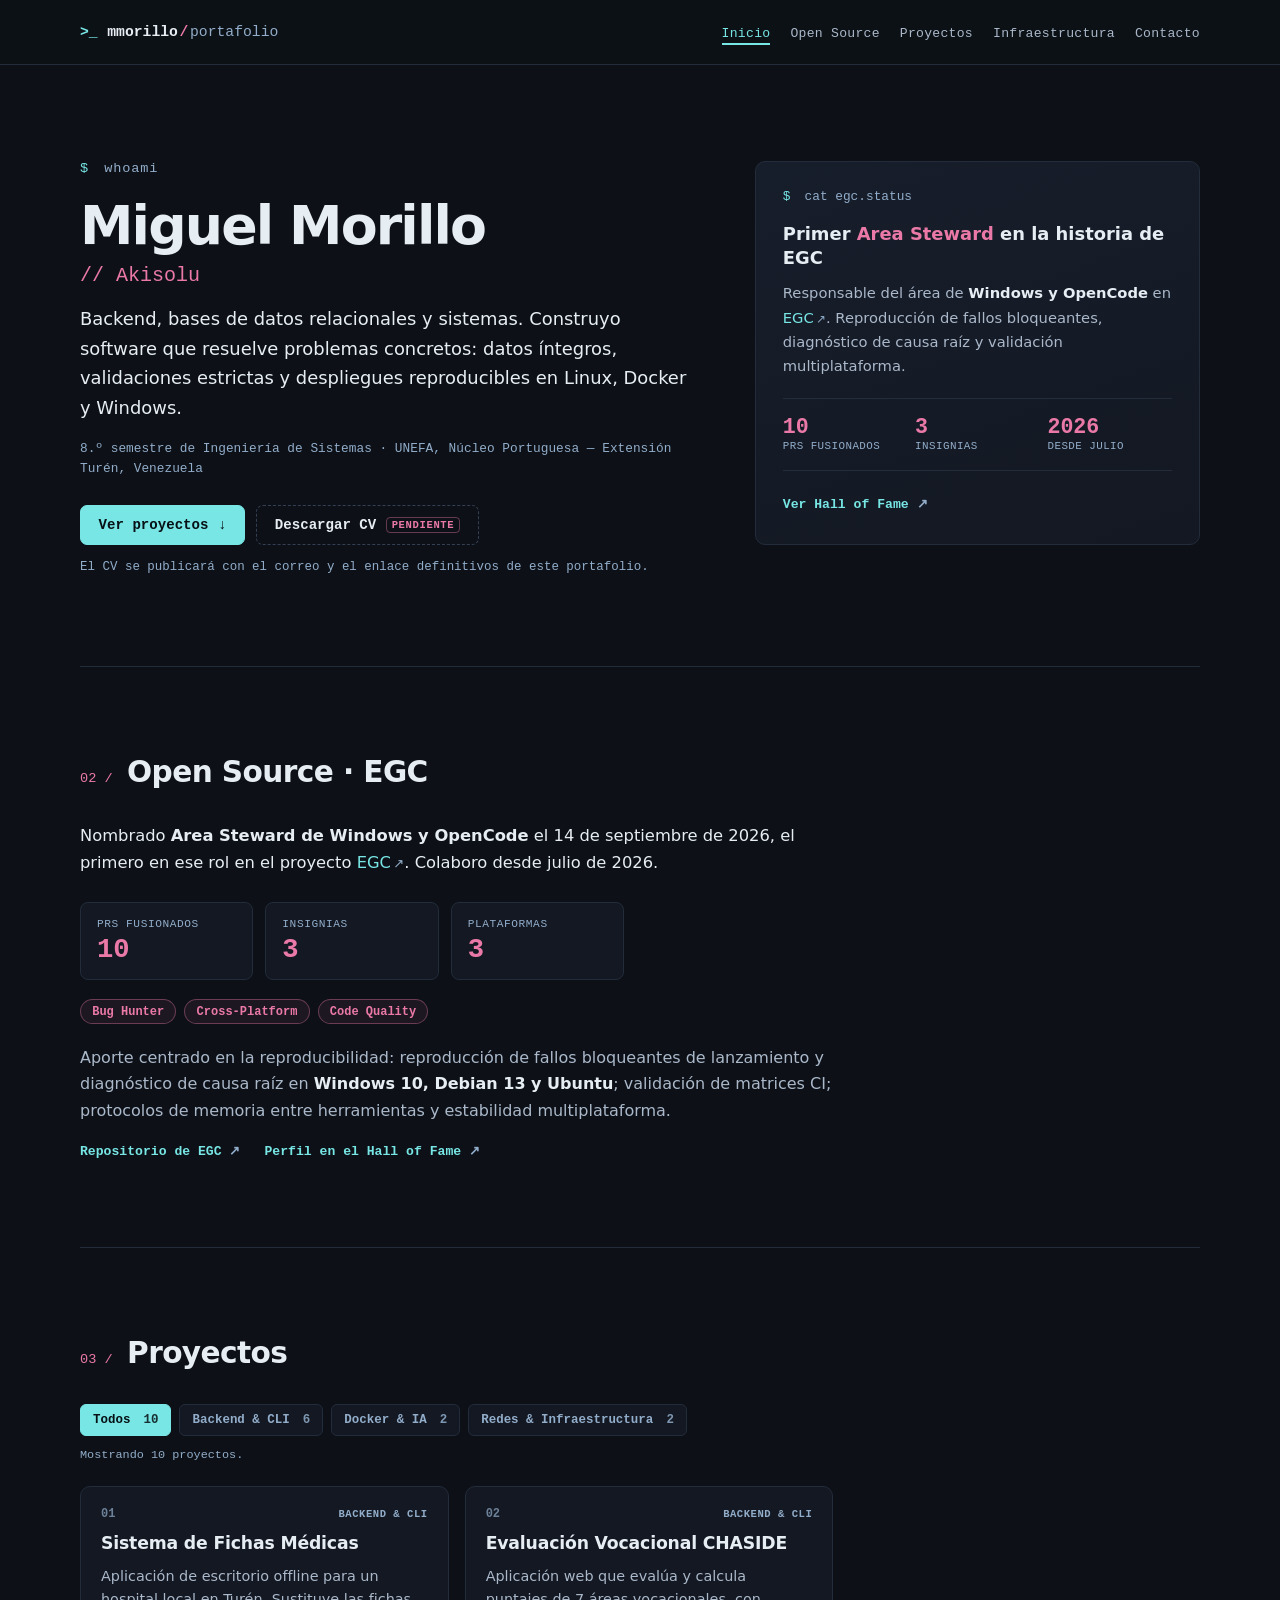
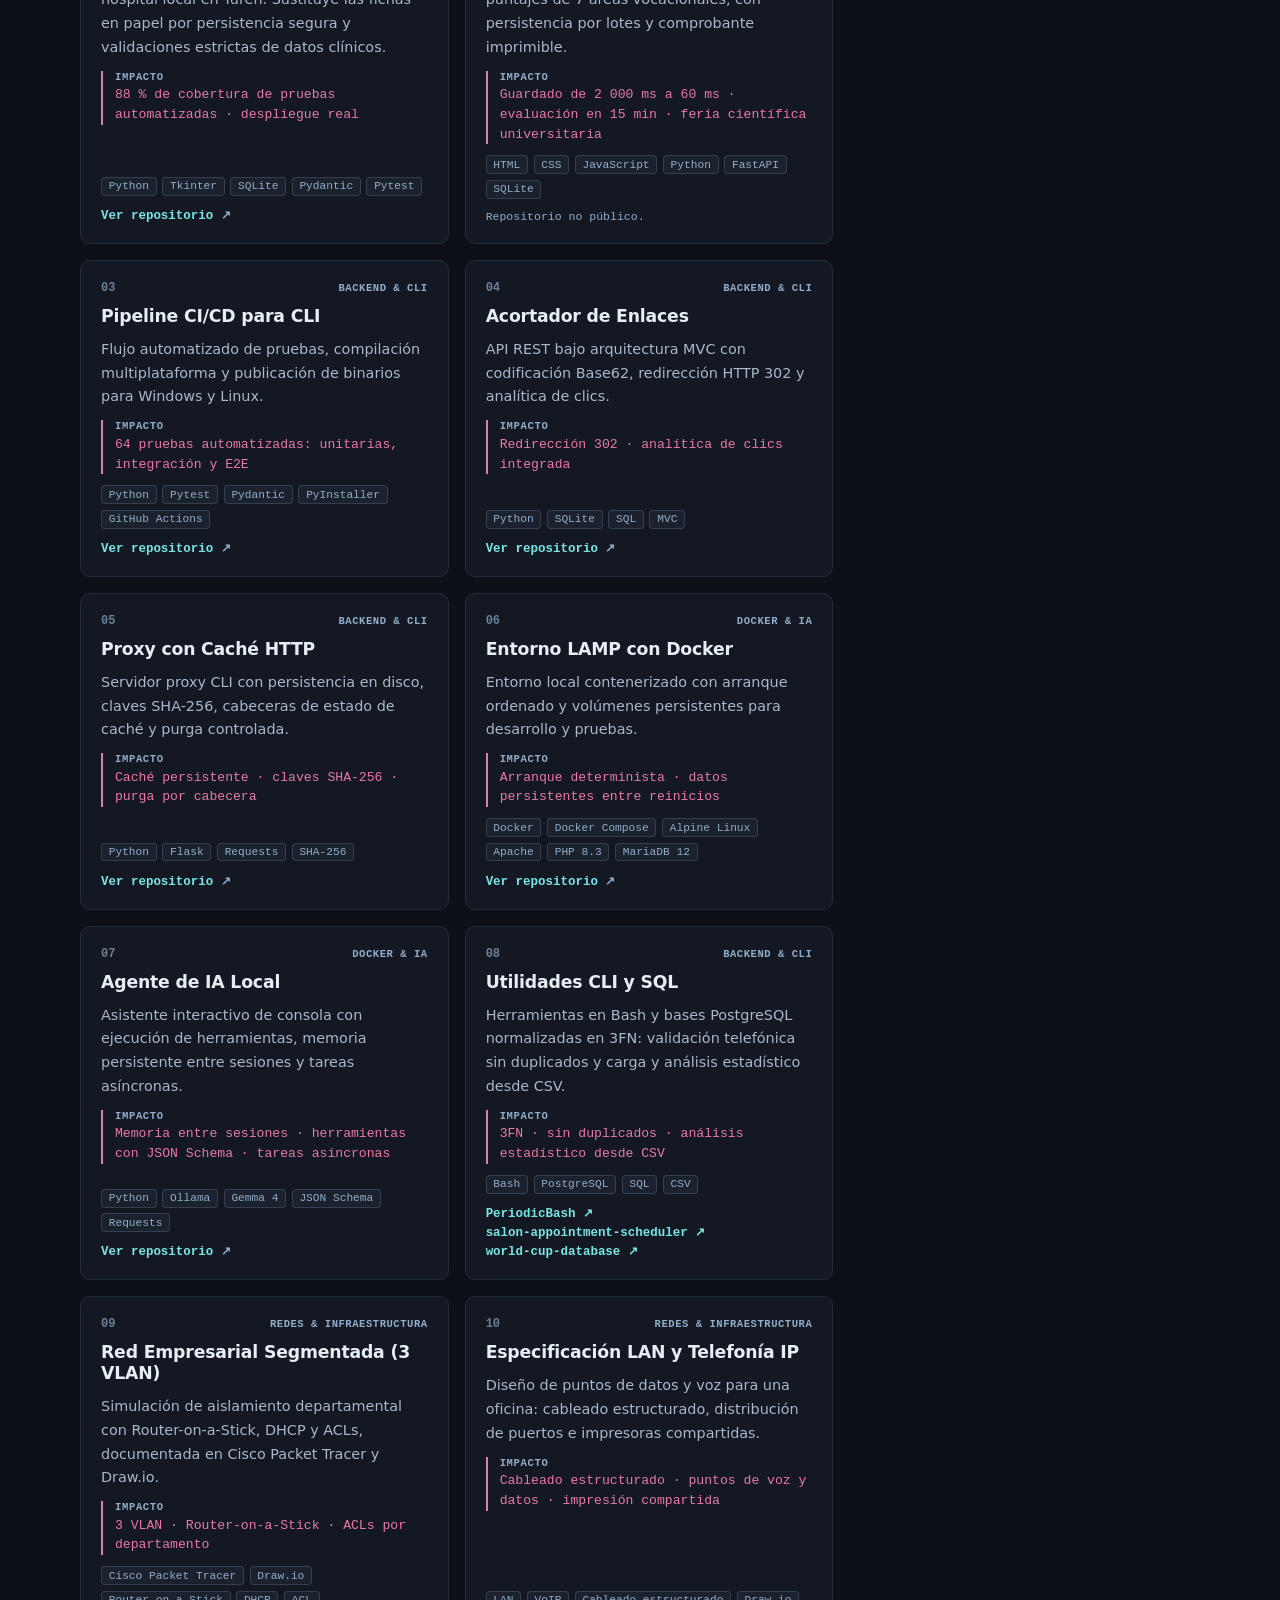
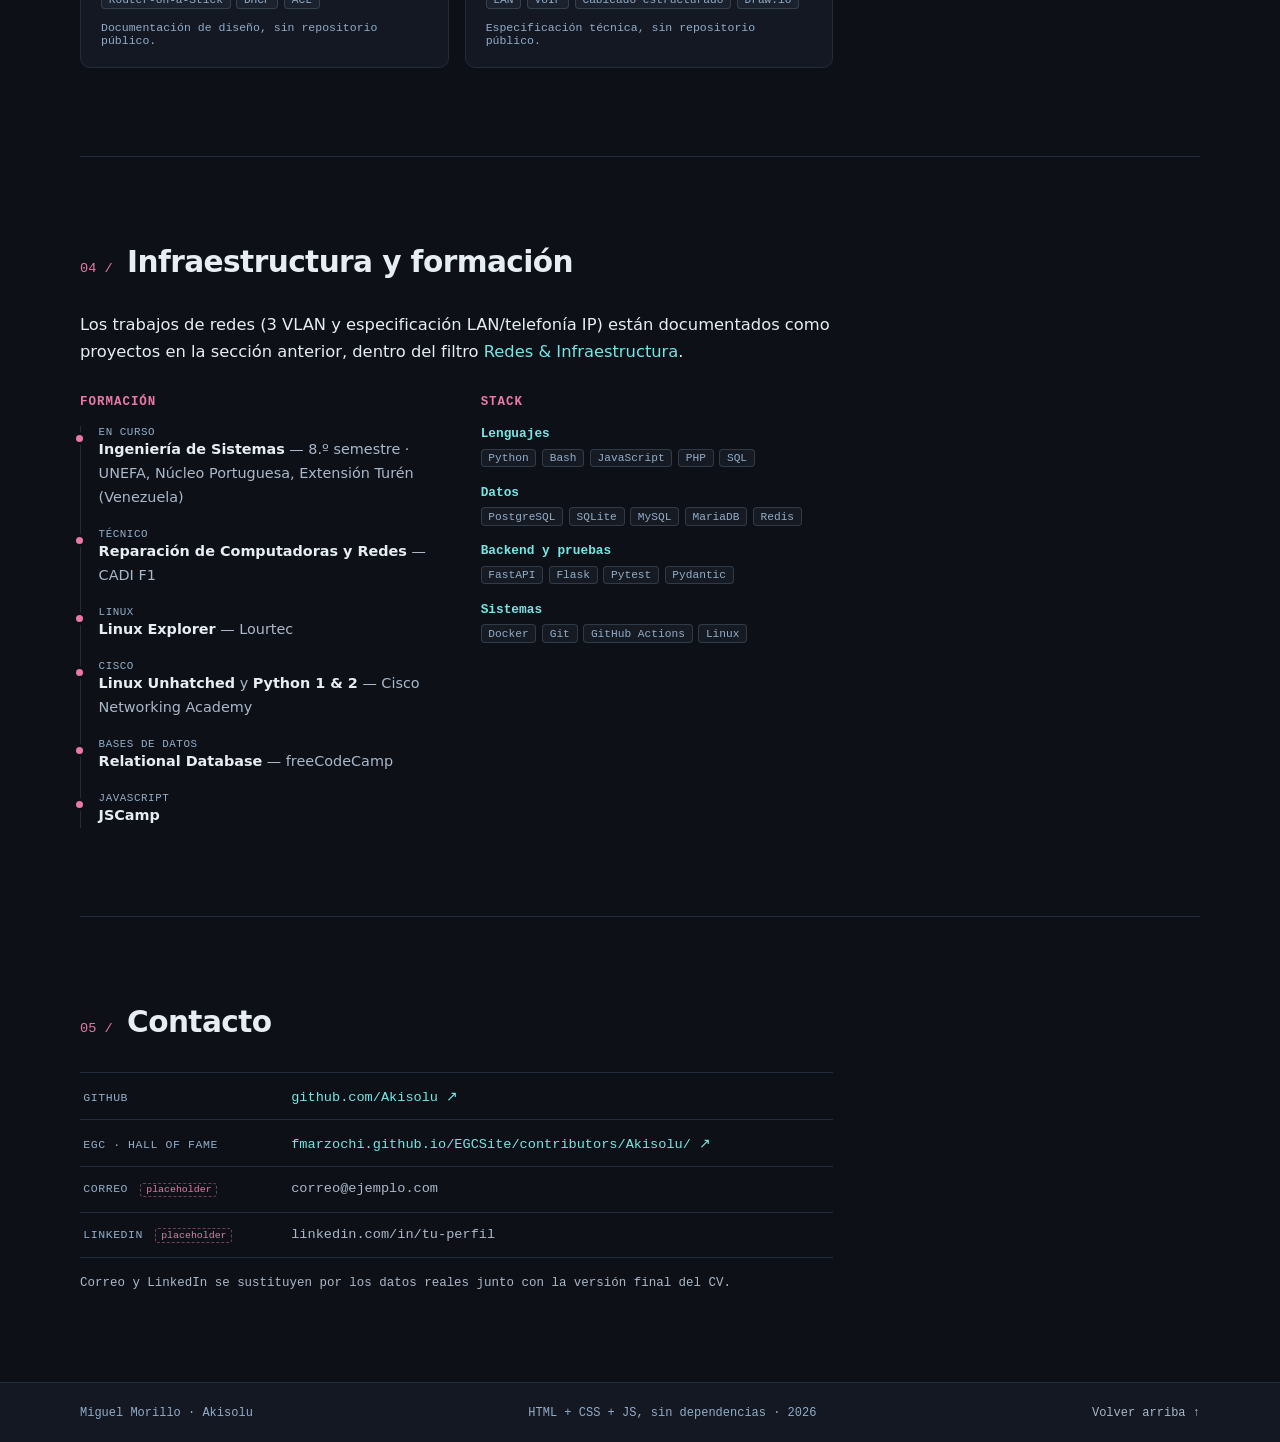
==== index.html @ fdd43945 "feat: accesibilidad, SEO y degradación progresiva del portafolio" ====
<!DOCTYPE html>
<html lang="es">
<head>
  <meta charset="utf-8">
  <script>document.documentElement.classList.add('js');</script>
  <meta name="viewport" content="width=device-width, initial-scale=1">
  <meta name="text-scale" content="scale">
  <meta name="color-scheme" content="dark">
  <meta name="theme-color" content="#0d1117">
  <title>Miguel Morillo — Backend, datos y sistemas | Akisolu</title>
  <meta name="description" content="Portafolio de Miguel Morillo (Akisolu): backend, bases de datos relacionales, automatización, Linux/Docker y estabilidad multiplataforma. Proyectos, EGC y formación.">
  <meta name="author" content="Miguel Morillo (Akisolu)">
  <meta name="robots" content="index, follow, max-snippet:-1, max-image-preview:large">
  <link rel="canonical" href="https://akisolu.github.io/portafolio/">
  <link rel="icon" type="image/svg+xml" href="favicon.svg">

  <!-- Open Graph -->
  <meta property="og:type" content="website">
  <meta property="og:locale" content="es_VE">
  <meta property="og:site_name" content="Miguel Morillo | Akisolu">
  <meta property="og:title" content="Miguel Morillo — Backend, datos y sistemas">
  <meta property="og:description" content="Backend, bases de datos relacionales, automatización y sistemas. Proyectos y contribuciones open source de Akisolu.">
  <meta property="og:url" content="https://akisolu.github.io/portafolio/">
  <meta property="og:image" content="https://akisolu.github.io/portafolio/assets/og-image.png">
  <meta property="og:image:type" content="image/png">
  <meta property="og:image:width" content="1200">
  <meta property="og:image:height" content="630">
  <meta property="og:image:alt" content="Miguel Morillo — Backend, datos y sistemas">

  <!-- Twitter / X -->
  <meta name="twitter:card" content="summary_large_image">
  <meta name="twitter:title" content="Miguel Morillo — Backend, datos y sistemas">
  <meta name="twitter:description" content="Backend, bases de datos relacionales, automatización y sistemas. Proyectos y contribuciones open source de Akisolu.">
  <meta name="twitter:image" content="https://akisolu.github.io/portafolio/assets/og-image.png">
  <meta name="twitter:image:alt" content="Miguel Morillo — Backend, datos y sistemas">

  <!-- Datos estructurados -->
  <script type="application/ld+json">
  {
    "@context": "https://schema.org",
    "@type": "Person",
    "name": "Miguel Morillo",
    "alternateName": "Akisolu",
    "url": "https://akisolu.github.io/portafolio/",
    "jobTitle": "Desarrollador backend y de sistemas",
    "description": "Estudiante de Ingeniería de Sistemas enfocado en backend, bases de datos relacionales, automatización, Linux/Docker y estabilidad multiplataforma.",
    "sameAs": [
      "https://github.com/Akisolu",
      "https://github.com/Fmarzochi/EGC",
      "https://fmarzochi.github.io/EGCSite/contributors/Akisolu/"
    ],
    "alumniOf": { "@type": "CollegeOrUniversity", "name": "UNEFA" },
    "knowsAbout": ["Python", "SQL", "Bash", "JavaScript", "PHP", "FastAPI", "Flask", "Pytest", "Docker", "Linux", "PostgreSQL", "SQLite"]
  }
  </script>

  <link rel="stylesheet" href="css/styles.css">
</head>
<body>
  <a class="skip-link" href="#hero-title">Saltar al contenido principal</a>

  <header class="site-header">
    <div class="wrap header-inner">
      <a class="brand" href="#inicio" aria-label="Miguel Morillo, volver al inicio">
        <span class="brand-mark" aria-hidden="true">&gt;_</span>
        <span class="brand-text">mmorillo<span class="brand-slash">/</span><span class="brand-dim">portafolio</span></span>
      </a>
      <nav class="site-nav" aria-label="Navegación principal">
        <ul>
          <li><a href="#inicio" aria-current="location">Inicio</a></li>
          <li><a href="#opensource">Open Source</a></li>
          <li><a href="#proyectos">Proyectos</a></li>
          <li><a href="#infraestructura">Infraestructura</a></li>
          <li><a href="#contacto">Contacto</a></li>
        </ul>
      </nav>
    </div>
  </header>

  <main id="contenido" class="wrap">

    <!-- 01 · Inicio -->
    <section id="inicio" class="section hero" aria-labelledby="hero-title" tabindex="-1">
      <div class="hero-main">
        <p class="eyebrow"><span class="prompt" aria-hidden="true">$</span> whoami</p>
        <h1 id="hero-title" tabindex="-1">Miguel Morillo<span class="handle">// Akisolu</span></h1>
        <p class="lead">Backend, bases de datos relacionales y sistemas. Construyo software que resuelve problemas concretos: datos íntegros, validaciones estrictas y despliegues reproducibles en Linux, Docker y Windows.</p>
        <p class="hero-meta">8.º semestre de Ingeniería de Sistemas · UNEFA, Núcleo Portuguesa — Extensión Turén, Venezuela</p>
        <div class="actions">
          <a class="btn btn-primary" href="#proyectos">Ver proyectos <span aria-hidden="true">↓</span></a>
          <!-- CV pendiente: sustituir href="#" por "assets/cv-miguel-morillo.pdf" cuando exista la versión final. -->
          <a class="btn btn-ghost btn-placeholder" href="#" data-placeholder aria-disabled="true" aria-describedby="cv-notice">Descargar CV <span class="btn-hint">pendiente</span></a>
        </div>
        <p id="cv-notice" class="notice">El CV se publicará con el correo y el enlace definitivos de este portafolio.</p>
      </div>

      <aside class="hero-card" aria-label="Resumen de la actividad en EGC">
        <p class="terminal-line"><span class="prompt" aria-hidden="true">$</span> cat egc.status</p>
        <p class="hero-card-title">Primer <span class="accent-pink">Area Steward</span> en la historia de EGC</p>
        <p class="hero-card-copy">Responsable del área de <strong>Windows y OpenCode</strong> en <a href="https://github.com/Fmarzochi/EGC" target="_blank" rel="noopener noreferrer">EGC<span class="ext" aria-hidden="true">↗</span></a>. Reproducción de fallos bloqueantes, diagnóstico de causa raíz y validación multiplataforma.</p>
        <div class="hero-card-stats">
          <div><strong>10</strong><span>PRs fusionados</span></div>
          <div><strong>3</strong><span>insignias</span></div>
          <div><strong>2026</strong><span>desde julio</span></div>
        </div>
        <a class="text-link" href="https://fmarzochi.github.io/EGCSite/contributors/Akisolu/" target="_blank" rel="noopener noreferrer">Ver Hall of Fame <span aria-hidden="true">↗</span></a>
      </aside>
    </section>

    <!-- 02 · Open Source -->
    <section id="opensource" class="section" aria-labelledby="opensource-title" tabindex="-1">
      <div class="section-head">
        <span class="section-index" aria-hidden="true">02 /</span>
        <h2 id="opensource-title">Open Source · EGC</h2>
      </div>
      <div class="section-body">
        <p class="lead-small">Nombrado <strong>Area Steward de Windows y OpenCode</strong> el <time datetime="2026-09-14">14 de septiembre de 2026</time>, el primero en ese rol en el proyecto <a href="https://github.com/Fmarzochi/EGC" target="_blank" rel="noopener noreferrer">EGC<span class="ext" aria-hidden="true">↗</span></a>. Colaboro desde <time datetime="2026-07">julio de 2026</time>.</p>

        <dl class="stats">
          <div class="stat">
            <dt>PRs fusionados</dt>
            <dd>10</dd>
          </div>
          <div class="stat">
            <dt>Insignias</dt>
            <dd>3</dd>
          </div>
          <div class="stat">
            <dt>Plataformas</dt>
            <dd>3</dd>
          </div>
        </dl>

        <ul class="badges" role="list">
          <li>Bug Hunter</li>
          <li>Cross-Platform</li>
          <li>Code Quality</li>
        </ul>

        <p>Aporte centrado en la reproducibilidad: reproducción de fallos bloqueantes de lanzamiento y diagnóstico de causa raíz en <strong>Windows 10, Debian 13 y Ubuntu</strong>; validación de matrices CI; protocolos de memoria entre herramientas y estabilidad multiplataforma.</p>

        <div class="inline-links">
          <a class="text-link" href="https://github.com/Fmarzochi/EGC" target="_blank" rel="noopener noreferrer">Repositorio de EGC <span aria-hidden="true">↗</span></a>
          <a class="text-link" href="https://fmarzochi.github.io/EGCSite/contributors/Akisolu/" target="_blank" rel="noopener noreferrer">Perfil en el Hall of Fame <span aria-hidden="true">↗</span></a>
        </div>
      </div>
    </section>

    <!-- 03 · Proyectos -->
    <section id="proyectos" class="section" aria-labelledby="proyectos-title" tabindex="-1">
      <div class="section-head">
        <span class="section-index" aria-hidden="true">03 /</span>
        <h2 id="proyectos-title">Proyectos</h2>
      </div>
      <div class="section-body">
        <fieldset class="filters">
          <legend class="sr-only">Filtrar proyectos por categoría</legend>
          <label class="filter is-active">
            <input type="radio" name="filtro" data-filter="todos" data-label="Todos" checked>
            <span>Todos <span class="filter-count">10</span></span>
          </label>
          <label class="filter">
            <input type="radio" name="filtro" data-filter="backend" data-label="Backend &amp; CLI">
            <span>Backend &amp; CLI <span class="filter-count">6</span></span>
          </label>
          <label class="filter">
            <input type="radio" name="filtro" data-filter="docker" data-label="Docker &amp; IA">
            <span>Docker &amp; IA <span class="filter-count">2</span></span>
          </label>
          <label class="filter">
            <input type="radio" name="filtro" data-filter="redes" data-label="Redes &amp; Infraestructura">
            <span>Redes &amp; Infraestructura <span class="filter-count">2</span></span>
          </label>
        </fieldset>
        <p id="filter-status" class="filter-status" role="status">Mostrando 10 proyectos.</p>

        <div class="projects-grid" id="projects-grid">

          <article class="project-card" data-category="backend">
            <div class="card-top"><span class="card-index" aria-hidden="true">01</span><span class="card-tag">Backend &amp; CLI</span></div>
            <h3>Sistema de Fichas Médicas</h3>
            <p class="card-desc">Aplicación de escritorio offline para un hospital local en Turén. Sustituye las fichas en papel por persistencia segura y validaciones estrictas de datos clínicos.</p>
            <p class="impact"><span class="impact-label">Impacto</span><span class="impact-value">88 % de cobertura de pruebas automatizadas · despliegue real</span></p>
            <ul class="stack" role="list"><li>Python</li><li>Tkinter</li><li>SQLite</li><li>Pydantic</li><li>Pytest</li></ul>
            <a class="repo-link" href="https://github.com/Akisolu/Proyecto-comunitario" target="_blank" rel="noopener noreferrer">Ver repositorio <span aria-hidden="true">↗</span></a>
          </article>

          <article class="project-card" data-category="backend">
            <div class="card-top"><span class="card-index" aria-hidden="true">02</span><span class="card-tag">Backend &amp; CLI</span></div>
            <h3>Evaluación Vocacional CHASIDE</h3>
            <p class="card-desc">Aplicación web que evalúa y calcula puntajes de 7 áreas vocacionales, con persistencia por lotes y comprobante imprimible.</p>
            <p class="impact"><span class="impact-label">Impacto</span><span class="impact-value">Guardado de 2 000 ms a 60 ms · evaluación en 15 min · feria científica universitaria</span></p>
            <ul class="stack" role="list"><li>HTML</li><li>CSS</li><li>JavaScript</li><li>Python</li><li>FastAPI</li><li>SQLite</li></ul>
            <p class="card-note">Repositorio no público.</p>
          </article>

          <article class="project-card" data-category="backend">
            <div class="card-top"><span class="card-index" aria-hidden="true">03</span><span class="card-tag">Backend &amp; CLI</span></div>
            <h3>Pipeline CI/CD para CLI</h3>
            <p class="card-desc">Flujo automatizado de pruebas, compilación multiplataforma y publicación de binarios para Windows y Linux.</p>
            <p class="impact"><span class="impact-label">Impacto</span><span class="impact-value">64 pruebas automatizadas: unitarias, integración y E2E</span></p>
            <ul class="stack" role="list"><li>Python</li><li>Pytest</li><li>Pydantic</li><li>PyInstaller</li><li>GitHub Actions</li></ul>
            <a class="repo-link" href="https://github.com/Akisolu/python-cli-ci-cd-showcase" target="_blank" rel="noopener noreferrer">Ver repositorio <span aria-hidden="true">↗</span></a>
          </article>

          <article class="project-card" data-category="backend">
            <div class="card-top"><span class="card-index" aria-hidden="true">04</span><span class="card-tag">Backend &amp; CLI</span></div>
            <h3>Acortador de Enlaces</h3>
            <p class="card-desc">API REST bajo arquitectura MVC con codificación Base62, redirección HTTP 302 y analítica de clics.</p>
            <p class="impact"><span class="impact-label">Impacto</span><span class="impact-value">Redirección 302 · analítica de clics integrada</span></p>
            <ul class="stack" role="list"><li>Python</li><li>SQLite</li><li>SQL</li><li>MVC</li></ul>
            <a class="repo-link" href="https://github.com/Akisolu/URL-Shortening-Service" target="_blank" rel="noopener noreferrer">Ver repositorio <span aria-hidden="true">↗</span></a>
          </article>

          <article class="project-card" data-category="backend">
            <div class="card-top"><span class="card-index" aria-hidden="true">05</span><span class="card-tag">Backend &amp; CLI</span></div>
            <h3>Proxy con Caché HTTP</h3>
            <p class="card-desc">Servidor proxy CLI con persistencia en disco, claves SHA-256, cabeceras de estado de caché y purga controlada.</p>
            <p class="impact"><span class="impact-label">Impacto</span><span class="impact-value">Caché persistente · claves SHA-256 · purga por cabecera</span></p>
            <ul class="stack" role="list"><li>Python</li><li>Flask</li><li>Requests</li><li>SHA-256</li></ul>
            <a class="repo-link" href="https://github.com/Akisolu/proxy-cache" target="_blank" rel="noopener noreferrer">Ver repositorio <span aria-hidden="true">↗</span></a>
          </article>

          <article class="project-card" data-category="docker">
            <div class="card-top"><span class="card-index" aria-hidden="true">06</span><span class="card-tag">Docker &amp; IA</span></div>
            <h3>Entorno LAMP con Docker</h3>
            <p class="card-desc">Entorno local contenerizado con arranque ordenado y volúmenes persistentes para desarrollo y pruebas.</p>
            <p class="impact"><span class="impact-label">Impacto</span><span class="impact-value">Arranque determinista · datos persistentes entre reinicios</span></p>
            <ul class="stack" role="list"><li>Docker</li><li>Docker Compose</li><li>Alpine Linux</li><li>Apache</li><li>PHP 8.3</li><li>MariaDB 12</li></ul>
            <a class="repo-link" href="https://github.com/Akisolu/lamp-docker" target="_blank" rel="noopener noreferrer">Ver repositorio <span aria-hidden="true">↗</span></a>
          </article>

          <article class="project-card" data-category="docker">
            <div class="card-top"><span class="card-index" aria-hidden="true">07</span><span class="card-tag">Docker &amp; IA</span></div>
            <h3>Agente de IA Local</h3>
            <p class="card-desc">Asistente interactivo de consola con ejecución de herramientas, memoria persistente entre sesiones y tareas asíncronas.</p>
            <p class="impact"><span class="impact-label">Impacto</span><span class="impact-value">Memoria entre sesiones · herramientas con JSON Schema · tareas asíncronas</span></p>
            <ul class="stack" role="list"><li>Python</li><li>Ollama</li><li>Gemma 4</li><li>JSON Schema</li><li>Requests</li></ul>
            <a class="repo-link" href="https://github.com/Akisolu/AI-agent-with-gemma4" target="_blank" rel="noopener noreferrer">Ver repositorio <span aria-hidden="true">↗</span></a>
          </article>

          <article class="project-card" data-category="backend">
            <div class="card-top"><span class="card-index" aria-hidden="true">08</span><span class="card-tag">Backend &amp; CLI</span></div>
            <h3>Utilidades CLI y SQL</h3>
            <p class="card-desc">Herramientas en Bash y bases PostgreSQL normalizadas en 3FN: validación telefónica sin duplicados y carga y análisis estadístico desde CSV.</p>
            <p class="impact"><span class="impact-label">Impacto</span><span class="impact-value">3FN · sin duplicados · análisis estadístico desde CSV</span></p>
            <ul class="stack" role="list"><li>Bash</li><li>PostgreSQL</li><li>SQL</li><li>CSV</li></ul>
            <p class="repo-links-multiple">
              <a href="https://github.com/Akisolu/PeriodicBash" target="_blank" rel="noopener noreferrer">PeriodicBash <span aria-hidden="true">↗</span></a>
              <a href="https://github.com/Akisolu/salon-appointment-scheduler" target="_blank" rel="noopener noreferrer">salon-appointment-scheduler <span aria-hidden="true">↗</span></a>
              <a href="https://github.com/Akisolu/world-cup-database" target="_blank" rel="noopener noreferrer">world-cup-database <span aria-hidden="true">↗</span></a>
            </p>
          </article>

          <article class="project-card" data-category="redes">
            <div class="card-top"><span class="card-index" aria-hidden="true">09</span><span class="card-tag">Redes &amp; Infraestructura</span></div>
            <h3>Red Empresarial Segmentada (3 VLAN)</h3>
            <p class="card-desc">Simulación de aislamiento departamental con Router-on-a-Stick, DHCP y ACLs, documentada en Cisco Packet Tracer y Draw.io.</p>
            <p class="impact"><span class="impact-label">Impacto</span><span class="impact-value">3 VLAN · Router-on-a-Stick · ACLs por departamento</span></p>
            <ul class="stack" role="list"><li>Cisco Packet Tracer</li><li>Draw.io</li><li>Router-on-a-Stick</li><li>DHCP</li><li>ACL</li></ul>
            <p class="card-note">Documentación de diseño, sin repositorio público.</p>
          </article>

          <article class="project-card" data-category="redes">
            <div class="card-top"><span class="card-index" aria-hidden="true">10</span><span class="card-tag">Redes &amp; Infraestructura</span></div>
            <h3>Especificación LAN y Telefonía IP</h3>
            <p class="card-desc">Diseño de puntos de datos y voz para una oficina: cableado estructurado, distribución de puertos e impresoras compartidas.</p>
            <p class="impact"><span class="impact-label">Impacto</span><span class="impact-value">Cableado estructurado · puntos de voz y datos · impresión compartida</span></p>
            <ul class="stack" role="list"><li>LAN</li><li>VoIP</li><li>Cableado estructurado</li><li>Draw.io</li></ul>
            <p class="card-note">Especificación técnica, sin repositorio público.</p>
          </article>

        </div>
      </div>
    </section>

    <!-- 04 · Infraestructura y formación -->
    <section id="infraestructura" class="section" aria-labelledby="infra-title" tabindex="-1">
      <div class="section-head">
        <span class="section-index" aria-hidden="true">04 /</span>
        <h2 id="infra-title">Infraestructura y formación</h2>
      </div>
      <div class="section-body">
        <p class="lead-small">Los trabajos de redes (3 VLAN y especificación LAN/telefonía IP) están documentados como proyectos en la sección anterior, dentro del filtro <a href="#proyectos">Redes &amp; Infraestructura</a>.</p>

        <div class="split">
          <div>
            <h3 class="block-title">Formación</h3>
            <ol class="timeline" role="list">
              <li>
                <span class="timeline-when">En curso</span>
                <span class="timeline-what"><strong>Ingeniería de Sistemas</strong> — 8.º semestre · UNEFA, Núcleo Portuguesa, Extensión Turén (Venezuela)</span>
              </li>
              <li>
                <span class="timeline-when">Técnico</span>
                <span class="timeline-what"><strong>Reparación de Computadoras y Redes</strong> — CADI F1</span>
              </li>
              <li>
                <span class="timeline-when">Linux</span>
                <span class="timeline-what"><strong>Linux Explorer</strong> — Lourtec</span>
              </li>
              <li>
                <span class="timeline-when">Cisco</span>
                <span class="timeline-what"><strong>Linux Unhatched</strong> y <strong>Python 1 &amp; 2</strong> — Cisco Networking Academy</span>
              </li>
              <li>
                <span class="timeline-when">Bases de datos</span>
                <span class="timeline-what"><strong>Relational Database</strong> — freeCodeCamp</span>
              </li>
              <li>
                <span class="timeline-when">JavaScript</span>
                <span class="timeline-what"><strong>JSCamp</strong></span>
              </li>
            </ol>
          </div>

          <div>
            <h3 class="block-title">Stack</h3>
            <div class="stack-groups">
              <div class="stack-group">
                <h4>Lenguajes</h4>
                <ul class="stack" role="list"><li>Python</li><li>Bash</li><li>JavaScript</li><li>PHP</li><li>SQL</li></ul>
              </div>
              <div class="stack-group">
                <h4>Datos</h4>
                <ul class="stack" role="list"><li>PostgreSQL</li><li>SQLite</li><li>MySQL</li><li>MariaDB</li><li>Redis</li></ul>
              </div>
              <div class="stack-group">
                <h4>Backend y pruebas</h4>
                <ul class="stack" role="list"><li>FastAPI</li><li>Flask</li><li>Pytest</li><li>Pydantic</li></ul>
              </div>
              <div class="stack-group">
                <h4>Sistemas</h4>
                <ul class="stack" role="list"><li>Docker</li><li>Git</li><li>GitHub Actions</li><li>Linux</li></ul>
              </div>
            </div>
          </div>
        </div>
      </div>
    </section>

    <!-- 05 · Contacto -->
    <section id="contacto" class="section" aria-labelledby="contacto-title" tabindex="-1">
      <div class="section-head">
        <span class="section-index" aria-hidden="true">05 /</span>
        <h2 id="contacto-title">Contacto</h2>
      </div>
      <div class="section-body">
        <address class="contact-address">
          <ul class="contact-list" role="list">
            <li>
              <span class="contact-kind">GitHub</span>
              <a href="https://github.com/Akisolu" target="_blank" rel="noopener noreferrer">github.com/Akisolu <span aria-hidden="true">↗</span></a>
            </li>
            <li>
              <span class="contact-kind">EGC · Hall of Fame</span>
              <a href="https://fmarzochi.github.io/EGCSite/contributors/Akisolu/" target="_blank" rel="noopener noreferrer">fmarzochi.github.io/EGCSite/contributors/Akisolu/ <span aria-hidden="true">↗</span></a>
            </li>
            <li class="is-placeholder" data-placeholder>
              <span class="contact-kind">Correo <span class="placeholder-tag">placeholder</span></span>
              <code>correo@ejemplo.com</code>
            </li>
            <li class="is-placeholder" data-placeholder>
              <span class="contact-kind">LinkedIn <span class="placeholder-tag">placeholder</span></span>
              <code>linkedin.com/in/tu-perfil</code>
            </li>
          </ul>
        </address>
        <p class="notice">Correo y LinkedIn se sustituyen por los datos reales junto con la versión final del CV.</p>
      </div>
    </section>

  </main>

  <footer class="site-footer">
    <div class="wrap footer-inner">
      <span>Miguel Morillo · Akisolu</span>
      <span>HTML + CSS + JS, sin dependencias · <span id="year">2026</span></span>
      <a href="#inicio">Volver arriba <span aria-hidden="true">↑</span></a>
    </div>
  </footer>

  <script src="js/main.js" defer></script>
</body>
</html>
---- css/styles.css ----
/* ------------------------------------------------------------------
   Portafolio · Miguel Morillo (Akisolu)
   Diseño oscuro, sin fuentes ni recursos externos.
------------------------------------------------------------------- */

:root {
  --bg: #0d1117;
  --surface: #131822;
  --surface-2: #171e2b;
  --border: #232c3b;
  --border-strong: #334054;
  --text: #e6edf3;
  --text-muted: #aab8ca;
  --cyan: #77e6e5;
  --pink: #ea79a7;
  --blue: #92adca;
  --mono: ui-monospace, SFMono-Regular, "SF Mono", Menlo, Consolas, "Liberation Mono", monospace;
  --sans: system-ui, -apple-system, "Segoe UI", Roboto, "Helvetica Neue", Arial, sans-serif;
  --wrap: 1120px;
  --radius: 10px;
}

*, *::before, *::after { box-sizing: border-box; }

html { scroll-padding-top: 5.5rem; }
@media (prefers-reduced-motion: no-preference) {
  html { scroll-behavior: smooth; }
}

body {
  margin: 0;
  background: radial-gradient(1100px 520px at 82% -8%, rgba(119, 230, 229, .055), transparent 65%), var(--bg);
  color: var(--text);
  font-family: var(--sans);
  font-size: 1rem;
  line-height: 1.65;
  -webkit-font-smoothing: antialiased;
}

h1, h2, h3, h4 { line-height: 1.2; margin: 0; }
p { margin: 0 0 1rem; }
ul, ol { margin: 0; padding: 0; list-style: none; }
a { color: var(--cyan); text-decoration: none; }
a:hover { text-decoration: underline; text-underline-offset: 3px; }
strong { color: var(--text); font-weight: 650; }

code, .mono { font-family: var(--mono); }

.wrap { width: min(100% - 2.5rem, var(--wrap)); margin-inline: auto; }

.sr-only {
  position: absolute; width: 1px; height: 1px; padding: 0; margin: -1px;
  overflow: hidden; clip-path: inset(50%); white-space: nowrap; border: 0;
}

.skip-link {
  position: fixed; top: .5rem; left: .5rem; z-index: 50;
  transform: translateY(-150%);
  background: var(--cyan); color: #071014; padding: .55rem .9rem;
  border-radius: 6px; font: 600 .85rem var(--mono);
}
.skip-link:focus { transform: translateY(0); }

:focus-visible { outline: 2px solid var(--cyan); outline-offset: 3px; border-radius: 3px; }

/* ---------- Header / nav ---------- */

.site-header {
  position: sticky; top: 0; z-index: 30;
  background: rgba(13, 17, 23, .94);
  border-bottom: 1px solid var(--border);
}
.header-inner {
  display: flex; align-items: center; justify-content: space-between;
  gap: 1rem 1.5rem; flex-wrap: wrap; min-height: 4rem; padding-block: .6rem;
}
.brand { display: inline-flex; align-items: center; gap: .6rem; color: var(--text); font: 600 .92rem var(--mono); }
.brand:hover { text-decoration: none; }
.brand-mark { color: var(--cyan); font-weight: 700; }
.brand-slash { color: var(--pink); margin-inline: .1rem; }
.brand-dim { color: var(--blue); font-weight: 400; }

.site-nav ul { display: flex; flex-wrap: wrap; gap: .3rem 1.25rem; scroll-target-group: auto; }
.site-nav a {
  display: inline-block; padding: .3rem 0;
  color: var(--text-muted); font: 500 .82rem var(--mono);
  letter-spacing: .02em;
}
.site-nav a:hover { color: var(--cyan); text-decoration: none; }
.site-nav a:is(:target-current, .is-active) { color: var(--cyan); text-decoration: none; box-shadow: inset 0 -2px 0 var(--cyan); }

/* ---------- Sections ---------- */

.section { padding-block: clamp(3rem, 7vw, 5.5rem); border-top: 1px solid var(--border); }
.section:first-child { border-top: 0; }
.section-head { display: flex; align-items: baseline; gap: .9rem; margin-bottom: 2rem; }
.section-index { font: 500 .85rem var(--mono); color: var(--pink); }
.section-head h2 { font-size: clamp(1.4rem, 1rem + 1.5vw, 1.85rem); letter-spacing: -.02em; }
.section-body { max-width: 74ch; }
.section-body > p { color: var(--text-muted); }
.section-body > p strong { color: var(--text); }
.lead-small { font-size: 1.02rem; color: var(--text) !important; }

.accent-pink { color: var(--pink); }
.ext { color: var(--blue); font-size: .8em; margin-left: .15rem; }

/* ---------- Hero ---------- */

.hero {
  display: grid; gap: clamp(2rem, 5vw, 3.5rem);
  grid-template-columns: minmax(0, 1.25fr) minmax(0, .9fr);
  align-items: start; padding-top: clamp(3rem, 8vw, 6rem);
}
.eyebrow { font: 500 .85rem var(--mono); color: var(--blue); letter-spacing: .06em; margin-bottom: 1.1rem; }
.prompt { color: var(--cyan); margin-right: .4rem; }
.hero h1 { font-size: clamp(2.1rem, 1.2rem + 2.7vw, 3.4rem); letter-spacing: -.035em; margin-bottom: 1.1rem; }
.handle { display: block; margin-top: .35rem; font: 500 clamp(.95rem, .7rem + 1.2vw, 1.25rem) var(--mono); color: var(--pink); letter-spacing: 0; }
.hero .lead { font-size: clamp(1rem, .9rem + .5vw, 1.12rem); color: var(--text); max-width: 62ch; }
.hero-meta { font: .8rem/1.6 var(--mono); color: var(--blue); }

.actions { display: flex; flex-wrap: wrap; gap: .7rem; margin: 1.6rem 0 .8rem; }
.btn {
  display: inline-flex; align-items: center; gap: .6rem;
  padding: .7rem 1.1rem; border: 1px solid transparent; border-radius: 7px;
  font: 600 .88rem var(--mono); text-decoration: none; transition: background .15s, border-color .15s, color .15s;
}
.btn:hover { text-decoration: none; }
.btn-primary { background: var(--cyan); color: #071014; border-color: var(--cyan); }
.btn-primary:hover { background: #9af1f0; border-color: #9af1f0; }
.btn-ghost { border-color: var(--border-strong); color: var(--text); background: transparent; }
.btn-ghost:hover { border-color: var(--blue); color: var(--cyan); }
.btn-placeholder { border-style: dashed; }
.btn-hint {
  font-size: .66rem; text-transform: uppercase; letter-spacing: .06em;
  color: var(--pink); border: 1px solid rgba(234, 121, 167, .4);
  border-radius: 4px; padding: .05rem .3rem;
}
.notice { font: .78rem/1.6 var(--mono); color: var(--blue); margin: 0; }

.hero-card {
  background: linear-gradient(160deg, var(--surface-2), var(--surface));
  border: 1px solid var(--border); border-radius: var(--radius);
  padding: clamp(1.25rem, 3vw, 1.7rem);
}
.terminal-line { font: .8rem var(--mono); color: var(--blue); margin-bottom: 1.1rem; }
.hero-card-title { font-size: 1.12rem; font-weight: 650; line-height: 1.35; margin-bottom: .7rem; }
.hero-card-copy { font-size: .92rem; color: var(--text-muted); }
.hero-card-stats {
  display: grid; grid-template-columns: repeat(3, 1fr); gap: .5rem;
  border-block: 1px solid var(--border); padding-block: 1rem; margin-block: 1.2rem;
}
.hero-card-stats div { display: flex; flex-direction: column; }
.hero-card-stats strong { font: 700 1.35rem var(--mono); color: var(--pink); }
.hero-card-stats span { font: .68rem/1.4 var(--mono); color: var(--blue); text-transform: uppercase; letter-spacing: .04em; }
.text-link { font: 600 .82rem var(--mono); }
.text-link span[aria-hidden] { color: var(--blue); }

/* ---------- EGC ---------- */

.stats { display: grid; grid-template-columns: repeat(3, minmax(0, 1fr)); gap: .75rem; max-width: 34rem; margin: 1.6rem 0 1.2rem; }
.stat { background: var(--surface); border: 1px solid var(--border); border-radius: 8px; padding: .9rem 1rem; }
.stat dt { font: .7rem var(--mono); color: var(--blue); text-transform: uppercase; letter-spacing: .05em; }
.stat dd { margin: .25rem 0 0; font: 700 1.7rem var(--mono); color: var(--pink); }

.badges { display: flex; flex-wrap: wrap; gap: .5rem; margin-bottom: 1.3rem; }
.badges li {
  font: 600 .75rem var(--mono); color: var(--pink);
  border: 1px solid rgba(234, 121, 167, .38); background: rgba(234, 121, 167, .07);
  border-radius: 999px; padding: .28rem .7rem;
}
.inline-links { display: flex; flex-wrap: wrap; gap: .6rem 1.5rem; margin-top: 1.2rem; }

/* ---------- Projects ---------- */

/* Sin JS el control no se muestra: no queda un filtro inerte engañando al usuario. */
.filters, .filter-status { display: none; }
.js .filters {
  display: flex; flex-wrap: wrap; gap: .5rem;
  border: 0; padding: 0; margin: 0 0 .8rem; min-inline-size: 0;
}
.js .filter-status { display: block; font: .74rem var(--mono); color: var(--blue); margin: 0 0 1.5rem; }
.filter {
  position: relative; display: inline-flex; align-items: center; cursor: pointer;
  font: 600 .78rem var(--mono); color: var(--blue);
  background: var(--surface); border: 1px solid var(--border);
  border-radius: 6px; padding: .5rem .75rem;
  transition: color .15s, border-color .15s, background .15s;
}
.filter input { position: absolute; width: 1px; height: 1px; opacity: 0; margin: 0; }
.filter:hover { color: var(--cyan); border-color: var(--border-strong); }
.filter.is-active { color: #071014; background: var(--cyan); border-color: var(--cyan); }
.filter:has(input:checked) { color: #071014; background: var(--cyan); border-color: var(--cyan); }
.filter:has(input:focus-visible) { outline: 2px solid var(--cyan); outline-offset: 3px; }
.filter-count { opacity: .85; margin-left: .35rem; }

.projects-grid {
  display: grid; gap: 1rem; margin-top: 1.5rem;
  grid-template-columns: repeat(auto-fill, minmax(min(100%, 305px), 1fr));
}
.project-card {
  display: flex; flex-direction: column;
  background: var(--surface); border: 1px solid var(--border); border-radius: var(--radius);
  padding: 1.25rem; gap: .7rem;
  transition: border-color .15s;
}
.project-card:hover { border-color: var(--border-strong); }
@media (prefers-reduced-motion: no-preference) {
  .project-card { transition: border-color .15s, transform .15s; }
  .project-card:hover { transform: translateY(-2px); }
}
.project-card[hidden] { display: none; }
.card-top { display: flex; align-items: center; justify-content: space-between; gap: .5rem; }
.card-index { font: 600 .75rem var(--mono); color: var(--blue); opacity: .7; }
.card-tag { font: 600 .66rem var(--mono); color: var(--blue); text-transform: uppercase; letter-spacing: .05em; }
.project-card h3 { font-size: 1.08rem; letter-spacing: -.01em; }
.card-desc { font-size: .9rem; color: var(--text-muted); margin: 0; }
.impact {
  display: flex; flex-direction: column; gap: .15rem;
  border-left: 2px solid var(--pink); padding-left: .75rem; margin: 0;
}
.impact-label { font: 600 .66rem var(--mono); color: var(--blue); text-transform: uppercase; letter-spacing: .06em; }
.impact-value { font: .82rem/1.5 var(--mono); color: var(--pink); }
.stack { display: flex; flex-wrap: wrap; gap: .35rem; margin-top: auto; }
.stack li {
  font: .7rem var(--mono); color: var(--blue);
  background: rgba(146, 173, 202, .07); border: 1px solid rgba(146, 173, 202, .22);
  border-radius: 4px; padding: .15rem .42rem;
}
.repo-link, .repo-links-multiple a { font: 600 .78rem var(--mono); color: var(--cyan); }
.repo-link span[aria-hidden] { color: var(--blue); }
.repo-links-multiple { display: flex; flex-direction: column; gap: .2rem; margin: 0; font-size: .75rem; }
.card-note { font: .72rem var(--mono); color: var(--blue); margin: 0; }

/* ---------- Infraestructura ---------- */

.split { display: grid; gap: clamp(1.75rem, 5vw, 3rem); grid-template-columns: repeat(auto-fit, minmax(min(100%, 310px), 1fr)); margin-top: 1.8rem; }
.block-title { font: 600 .78rem var(--mono); color: var(--pink); text-transform: uppercase; letter-spacing: .08em; margin-bottom: 1.1rem; }
.timeline { border-left: 1px solid var(--border); padding-left: 1.1rem; }
.timeline li { position: relative; padding-bottom: 1.15rem; }
.timeline li:last-child { padding-bottom: 0; }
.timeline li::before {
  content: ""; position: absolute; left: -1.4rem; top: .55rem;
  width: 7px; height: 7px; border-radius: 50%; background: var(--pink);
  box-shadow: 0 0 0 3px var(--bg);
}
.timeline-when { display: block; font: .68rem var(--mono); color: var(--blue); text-transform: uppercase; letter-spacing: .05em; }
.timeline-what { display: block; font-size: .9rem; color: var(--text-muted); }
.stack-groups { display: grid; gap: 1.1rem; }
.stack-group h4 { font: 600 .8rem var(--mono); color: var(--cyan); margin-bottom: .45rem; }

/* ---------- Contacto ---------- */

.contact-address { font-style: normal; }
.contact-list { border-top: 1px solid var(--border); }
.contact-list li {
  display: grid; grid-template-columns: minmax(0, 12rem) 1fr; gap: .5rem 1rem;
  align-items: baseline; padding: .9rem .2rem; border-bottom: 1px solid var(--border);
  font-size: .92rem; overflow-wrap: anywhere;
}
.contact-list a, .contact-list code { font: .85rem var(--mono); }
.contact-kind { font: .72rem var(--mono); color: var(--blue); text-transform: uppercase; letter-spacing: .05em; }
.contact-list .is-placeholder code { color: var(--text-muted); }
.placeholder-tag {
  display: inline-block; margin-left: .3rem; padding: .05rem .3rem;
  font: .62rem var(--mono); color: var(--pink); text-transform: lowercase;
  border: 1px dashed rgba(234, 121, 167, .45); border-radius: 3px; letter-spacing: 0;
}
.section-body > .notice { margin-top: 1rem; }

/* ---------- Footer ---------- */

.site-footer { border-top: 1px solid var(--border); background: var(--surface); }
.footer-inner {
  display: flex; flex-wrap: wrap; justify-content: space-between; gap: .5rem 1.5rem;
  padding-block: 1.4rem; font: .75rem var(--mono); color: var(--blue);
}
.footer-inner a { color: var(--text-muted); }

/* ---------- Responsive ---------- */

@media (max-width: 50em) {
  .hero { grid-template-columns: 1fr; }
  .hero-card { max-width: 34rem; }
}
@media (max-width: 37.5em) {
  html { scroll-padding-top: 7rem; }
  .wrap { width: min(100% - 1.75rem, var(--wrap)); }
  .header-inner { align-items: flex-start; flex-direction: column; }
  .site-nav ul { gap: .2rem 1rem; }
  .contact-list li { grid-template-columns: 1fr; gap: .15rem; }
  .stats { grid-template-columns: 1fr; }
  .hero-card-stats { grid-template-columns: repeat(3, 1fr); }
}

@media print {
  :root {
    --bg: #fff; --surface: #fff; --surface-2: #fff;
    --text: #111; --text-muted: #222; --blue: #333; --pink: #111; --cyan: #111;
    --border: #bbb; --border-strong: #999;
  }
  .site-header, .site-footer, .actions, .skip-link { display: none !important; }
  .filters, .filter-status { display: none !important; }
  body { background: #fff; color: #111; }
  .section { break-inside: avoid; border-color: #ccc; }
  .project-card, .stat, .hero-card { border-color: #ccc; background: #fff; }
  .badges li, .stack li { border-color: #999; background: transparent; }
}
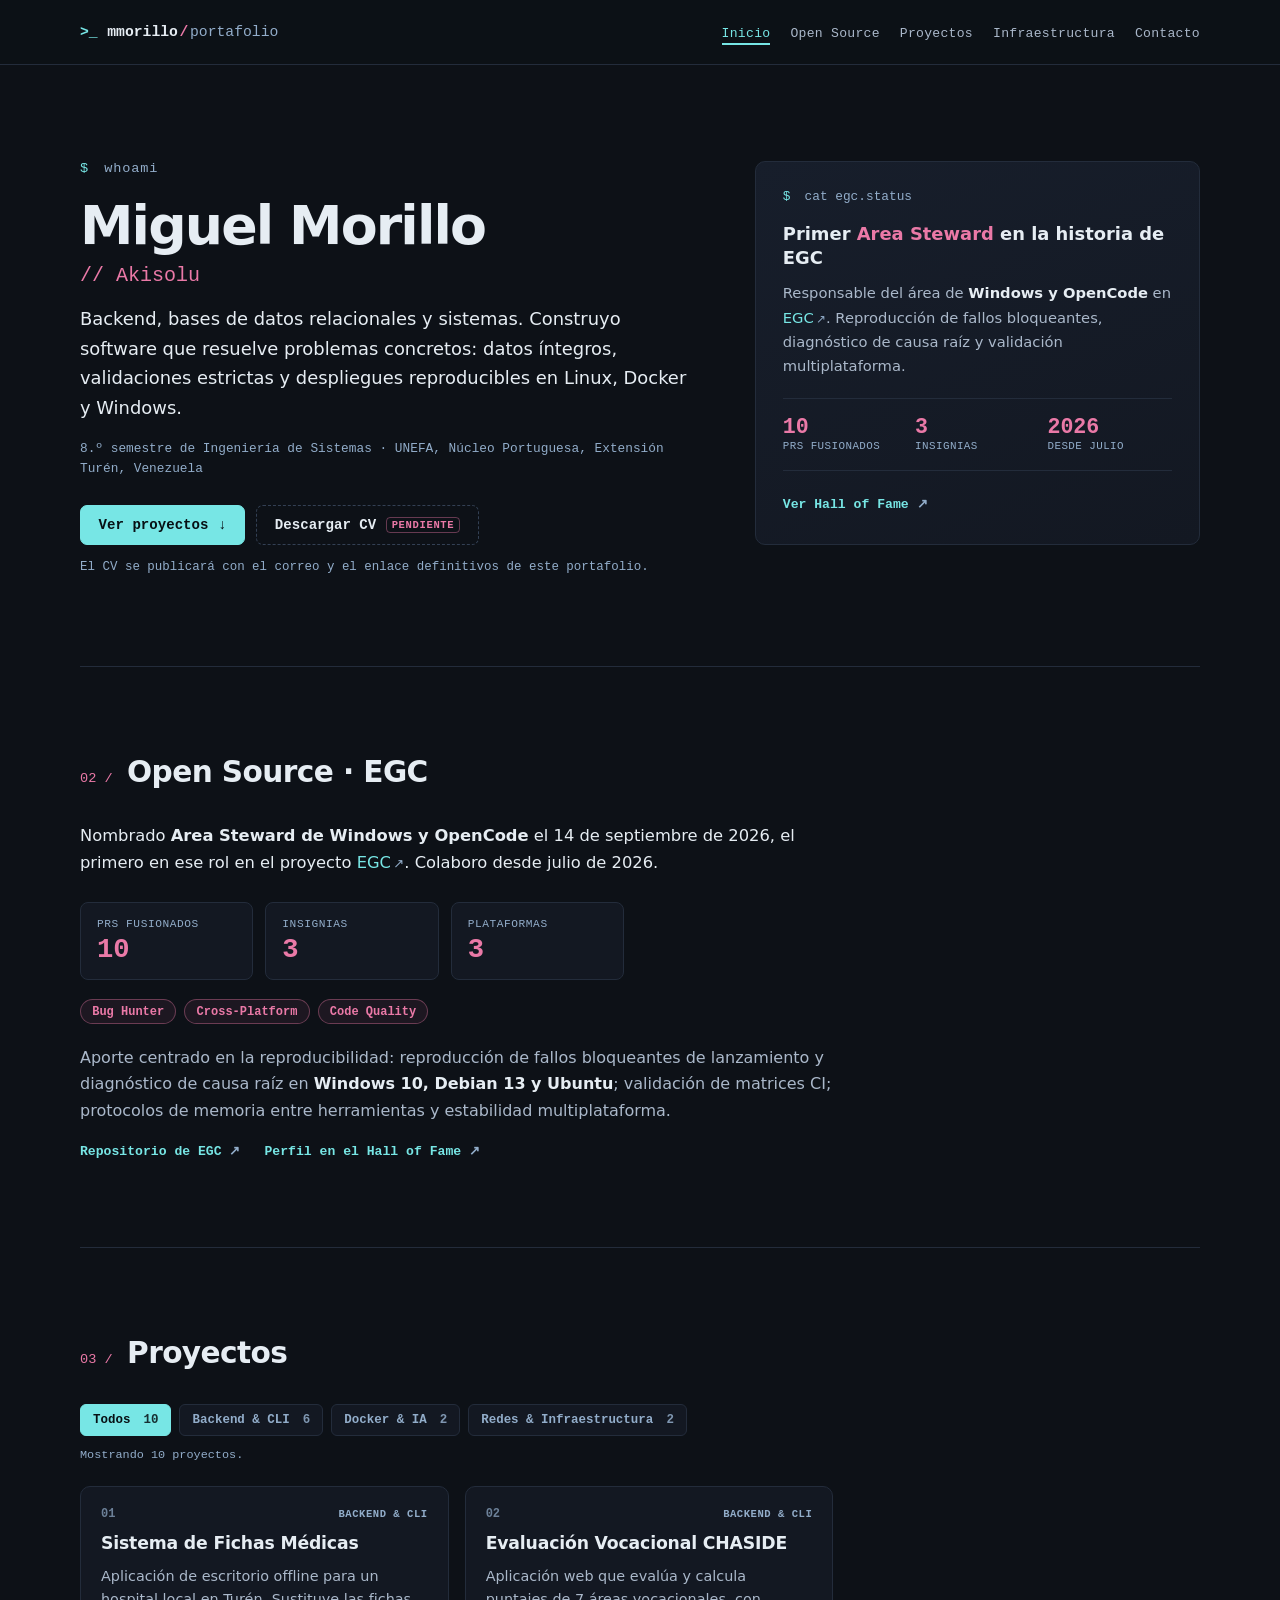
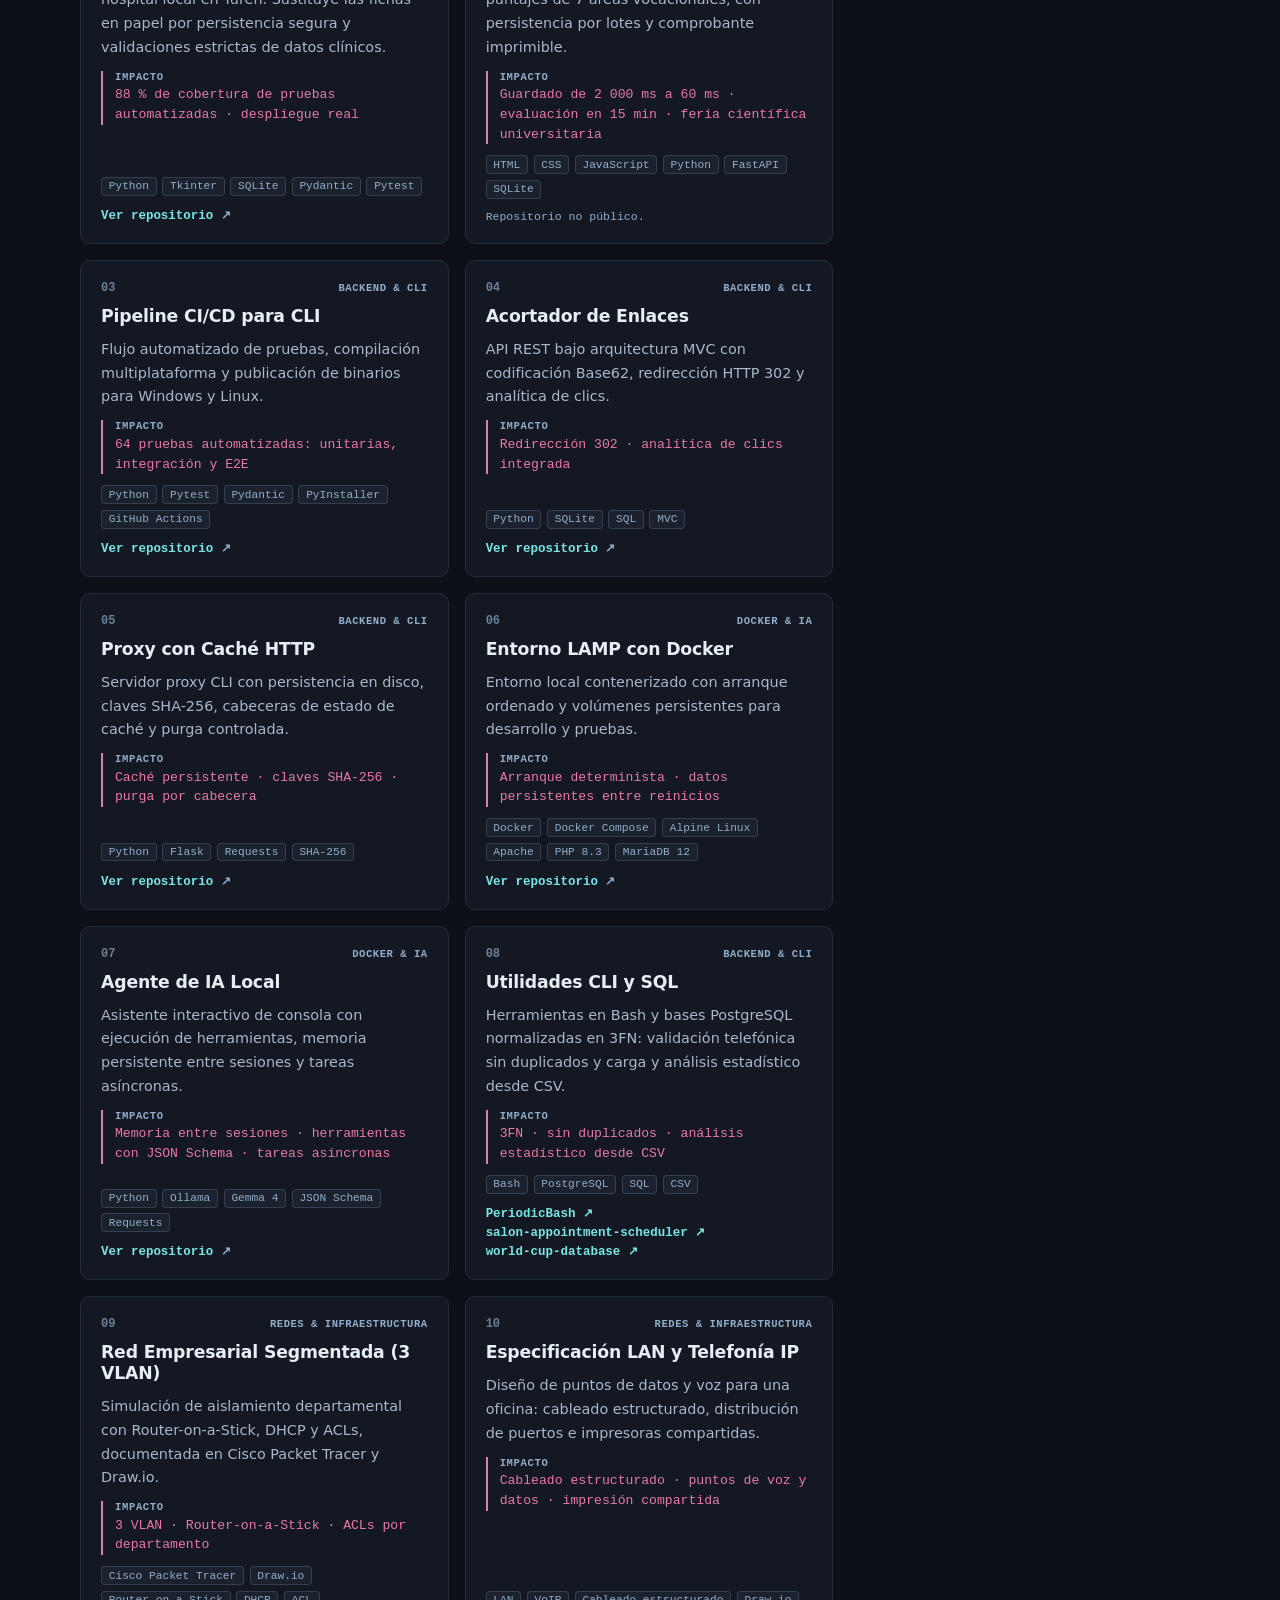
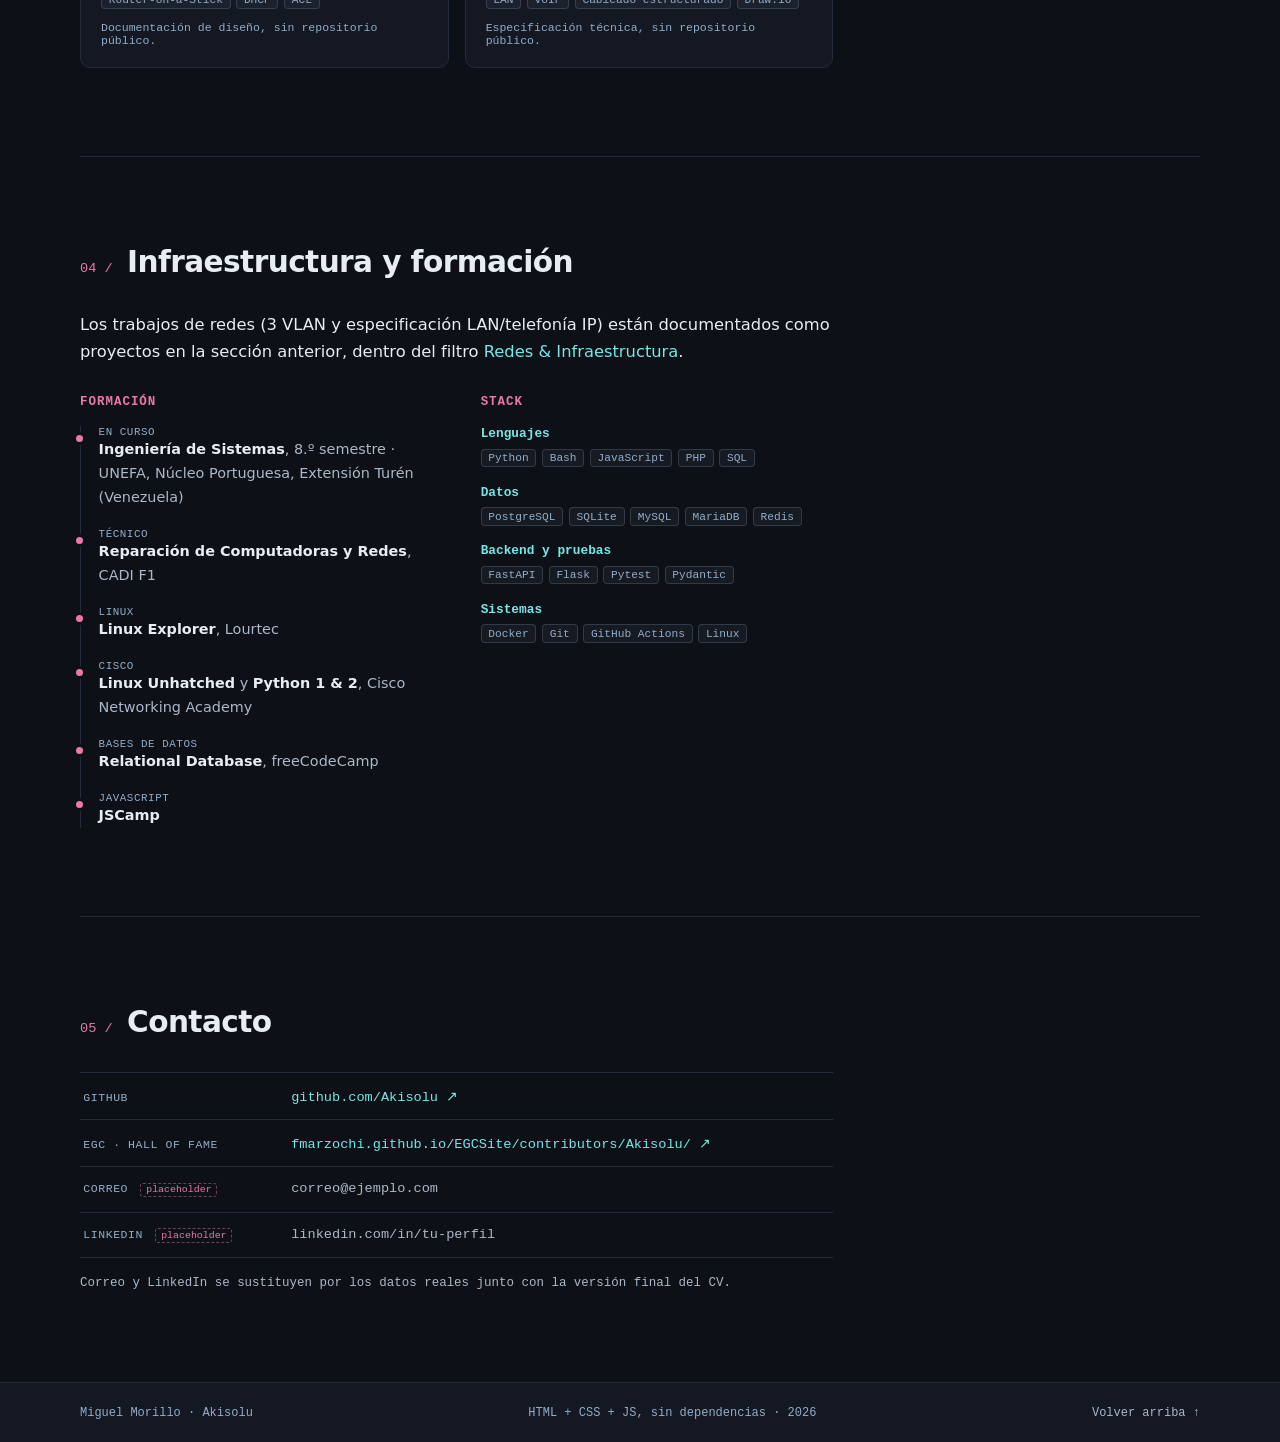
==== commit 255871ec: "feat: accesibilidad, SEO y limpieza de contenidos del portafolio" ====
--- a/index.html
+++ b/index.html
@@ -7,7 +7,7 @@
   <meta name="text-scale" content="scale">
   <meta name="color-scheme" content="dark">
   <meta name="theme-color" content="#0d1117">
-  <title>Miguel Morillo — Backend, datos y sistemas | Akisolu</title>
+  <title>Miguel Morillo: Backend, datos y sistemas | Akisolu</title>
   <meta name="description" content="Portafolio de Miguel Morillo (Akisolu): backend, bases de datos relacionales, automatización, Linux/Docker y estabilidad multiplataforma. Proyectos, EGC y formación.">
   <meta name="author" content="Miguel Morillo (Akisolu)">
   <meta name="robots" content="index, follow, max-snippet:-1, max-image-preview:large">
@@ -18,21 +18,21 @@
   <meta property="og:type" content="website">
   <meta property="og:locale" content="es_VE">
   <meta property="og:site_name" content="Miguel Morillo | Akisolu">
-  <meta property="og:title" content="Miguel Morillo — Backend, datos y sistemas">
+  <meta property="og:title" content="Miguel Morillo: Backend, datos y sistemas">
   <meta property="og:description" content="Backend, bases de datos relacionales, automatización y sistemas. Proyectos y contribuciones open source de Akisolu.">
   <meta property="og:url" content="https://akisolu.github.io/portafolio/">
   <meta property="og:image" content="https://akisolu.github.io/portafolio/assets/og-image.png">
   <meta property="og:image:type" content="image/png">
   <meta property="og:image:width" content="1200">
   <meta property="og:image:height" content="630">
-  <meta property="og:image:alt" content="Miguel Morillo — Backend, datos y sistemas">
+  <meta property="og:image:alt" content="Miguel Morillo: Backend, datos y sistemas">
 
   <!-- Twitter / X -->
   <meta name="twitter:card" content="summary_large_image">
-  <meta name="twitter:title" content="Miguel Morillo — Backend, datos y sistemas">
+  <meta name="twitter:title" content="Miguel Morillo: Backend, datos y sistemas">
   <meta name="twitter:description" content="Backend, bases de datos relacionales, automatización y sistemas. Proyectos y contribuciones open source de Akisolu.">
   <meta name="twitter:image" content="https://akisolu.github.io/portafolio/assets/og-image.png">
-  <meta name="twitter:image:alt" content="Miguel Morillo — Backend, datos y sistemas">
+  <meta name="twitter:image:alt" content="Miguel Morillo: Backend, datos y sistemas">
 
   <!-- Datos estructurados -->
   <script type="application/ld+json">
@@ -66,7 +66,7 @@
         <span class="brand-text">mmorillo<span class="brand-slash">/</span><span class="brand-dim">portafolio</span></span>
       </a>
       <nav class="site-nav" aria-label="Navegación principal">
-        <ul>
+        <ul role="list">
           <li><a href="#inicio" aria-current="location">Inicio</a></li>
           <li><a href="#opensource">Open Source</a></li>
           <li><a href="#proyectos">Proyectos</a></li>
@@ -85,7 +85,7 @@
         <p class="eyebrow"><span class="prompt" aria-hidden="true">$</span> whoami</p>
         <h1 id="hero-title" tabindex="-1">Miguel Morillo<span class="handle">// Akisolu</span></h1>
         <p class="lead">Backend, bases de datos relacionales y sistemas. Construyo software que resuelve problemas concretos: datos íntegros, validaciones estrictas y despliegues reproducibles en Linux, Docker y Windows.</p>
-        <p class="hero-meta">8.º semestre de Ingeniería de Sistemas · UNEFA, Núcleo Portuguesa — Extensión Turén, Venezuela</p>
+        <p class="hero-meta">8.º semestre de Ingeniería de Sistemas · UNEFA, Núcleo Portuguesa, Extensión Turén, Venezuela</p>
         <div class="actions">
           <a class="btn btn-primary" href="#proyectos">Ver proyectos <span aria-hidden="true">↓</span></a>
           <!-- CV pendiente: sustituir href="#" por "assets/cv-miguel-morillo.pdf" cuando exista la versión final. -->
@@ -289,23 +289,23 @@
             <ol class="timeline" role="list">
               <li>
                 <span class="timeline-when">En curso</span>
-                <span class="timeline-what"><strong>Ingeniería de Sistemas</strong> — 8.º semestre · UNEFA, Núcleo Portuguesa, Extensión Turén (Venezuela)</span>
+                <span class="timeline-what"><strong>Ingeniería de Sistemas</strong>, 8.º semestre · UNEFA, Núcleo Portuguesa, Extensión Turén (Venezuela)</span>
               </li>
               <li>
                 <span class="timeline-when">Técnico</span>
-                <span class="timeline-what"><strong>Reparación de Computadoras y Redes</strong> — CADI F1</span>
+                <span class="timeline-what"><strong>Reparación de Computadoras y Redes</strong>, CADI F1</span>
               </li>
               <li>
                 <span class="timeline-when">Linux</span>
-                <span class="timeline-what"><strong>Linux Explorer</strong> — Lourtec</span>
+                <span class="timeline-what"><strong>Linux Explorer</strong>, Lourtec</span>
               </li>
               <li>
                 <span class="timeline-when">Cisco</span>
-                <span class="timeline-what"><strong>Linux Unhatched</strong> y <strong>Python 1 &amp; 2</strong> — Cisco Networking Academy</span>
+                <span class="timeline-what"><strong>Linux Unhatched</strong> y <strong>Python 1 &amp; 2</strong>, Cisco Networking Academy</span>
               </li>
               <li>
                 <span class="timeline-when">Bases de datos</span>
-                <span class="timeline-what"><strong>Relational Database</strong> — freeCodeCamp</span>
+                <span class="timeline-what"><strong>Relational Database</strong>, freeCodeCamp</span>
               </li>
               <li>
                 <span class="timeline-when">JavaScript</span>
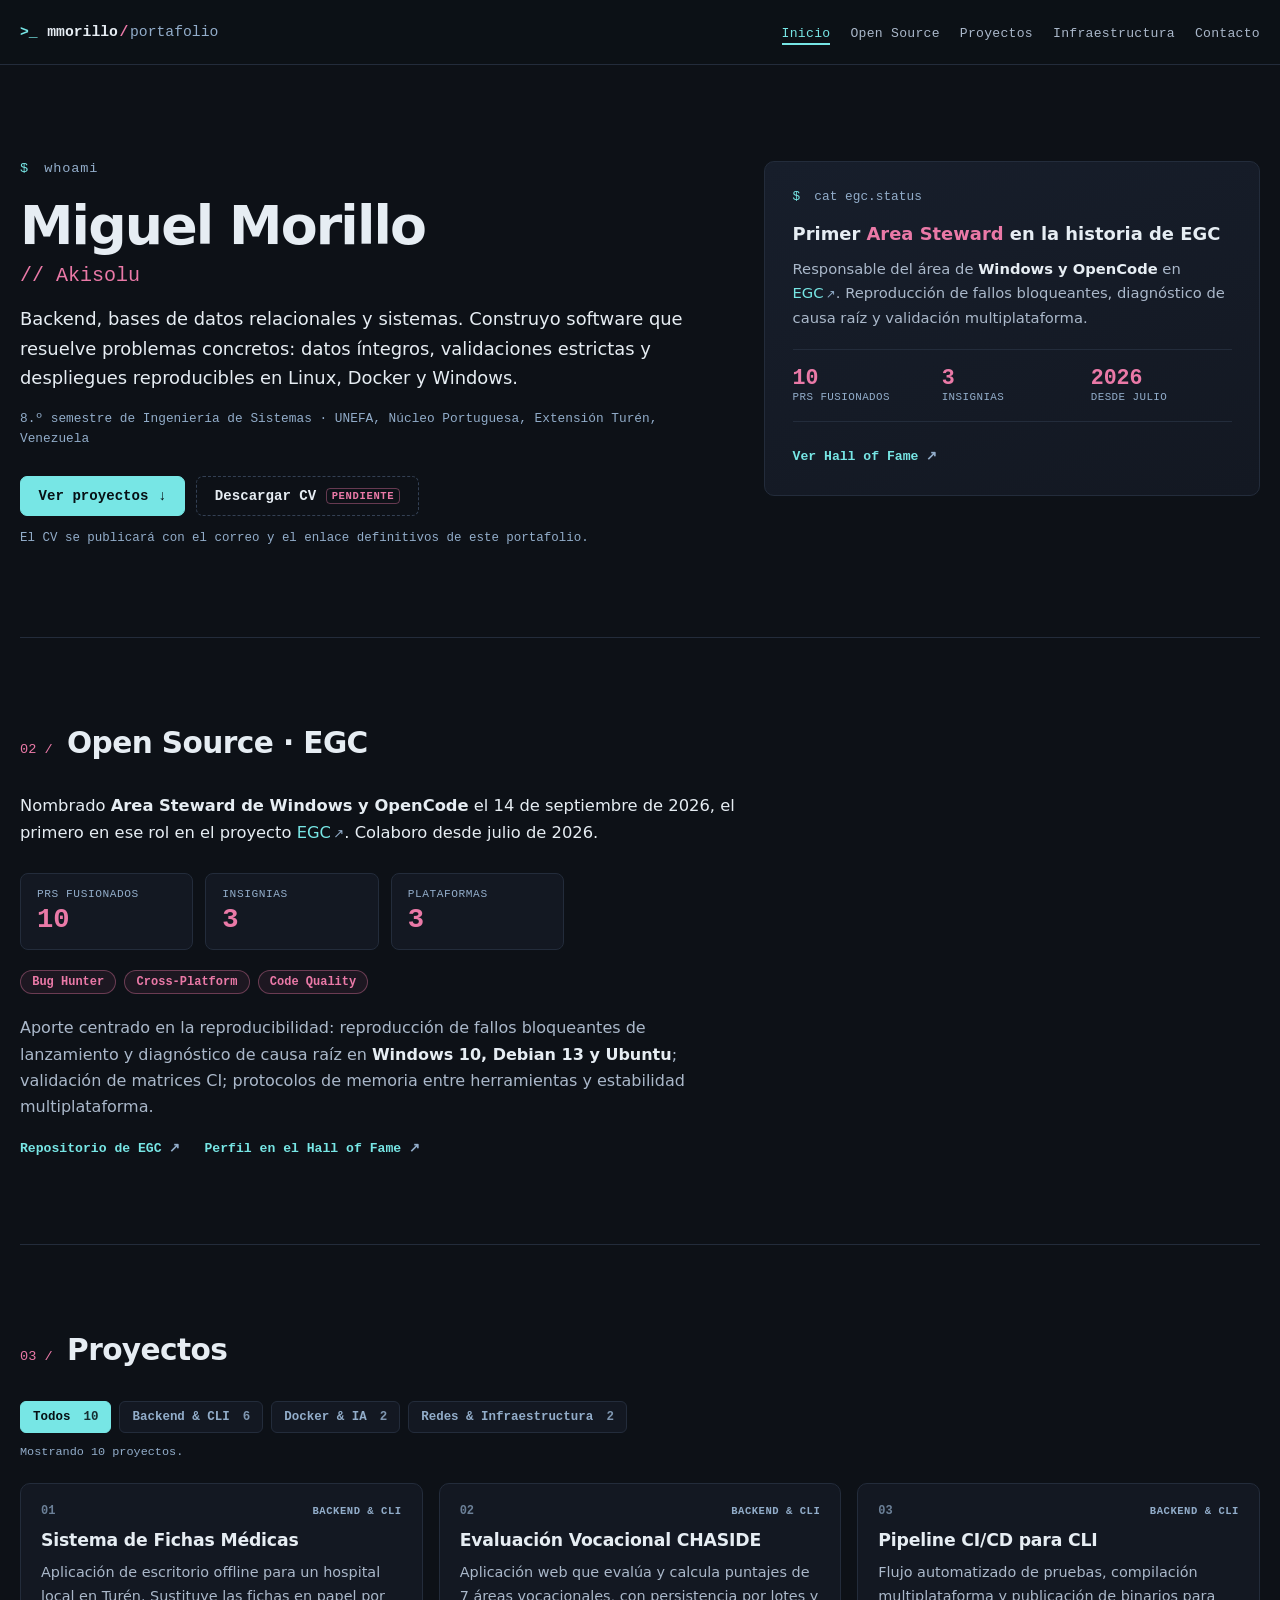
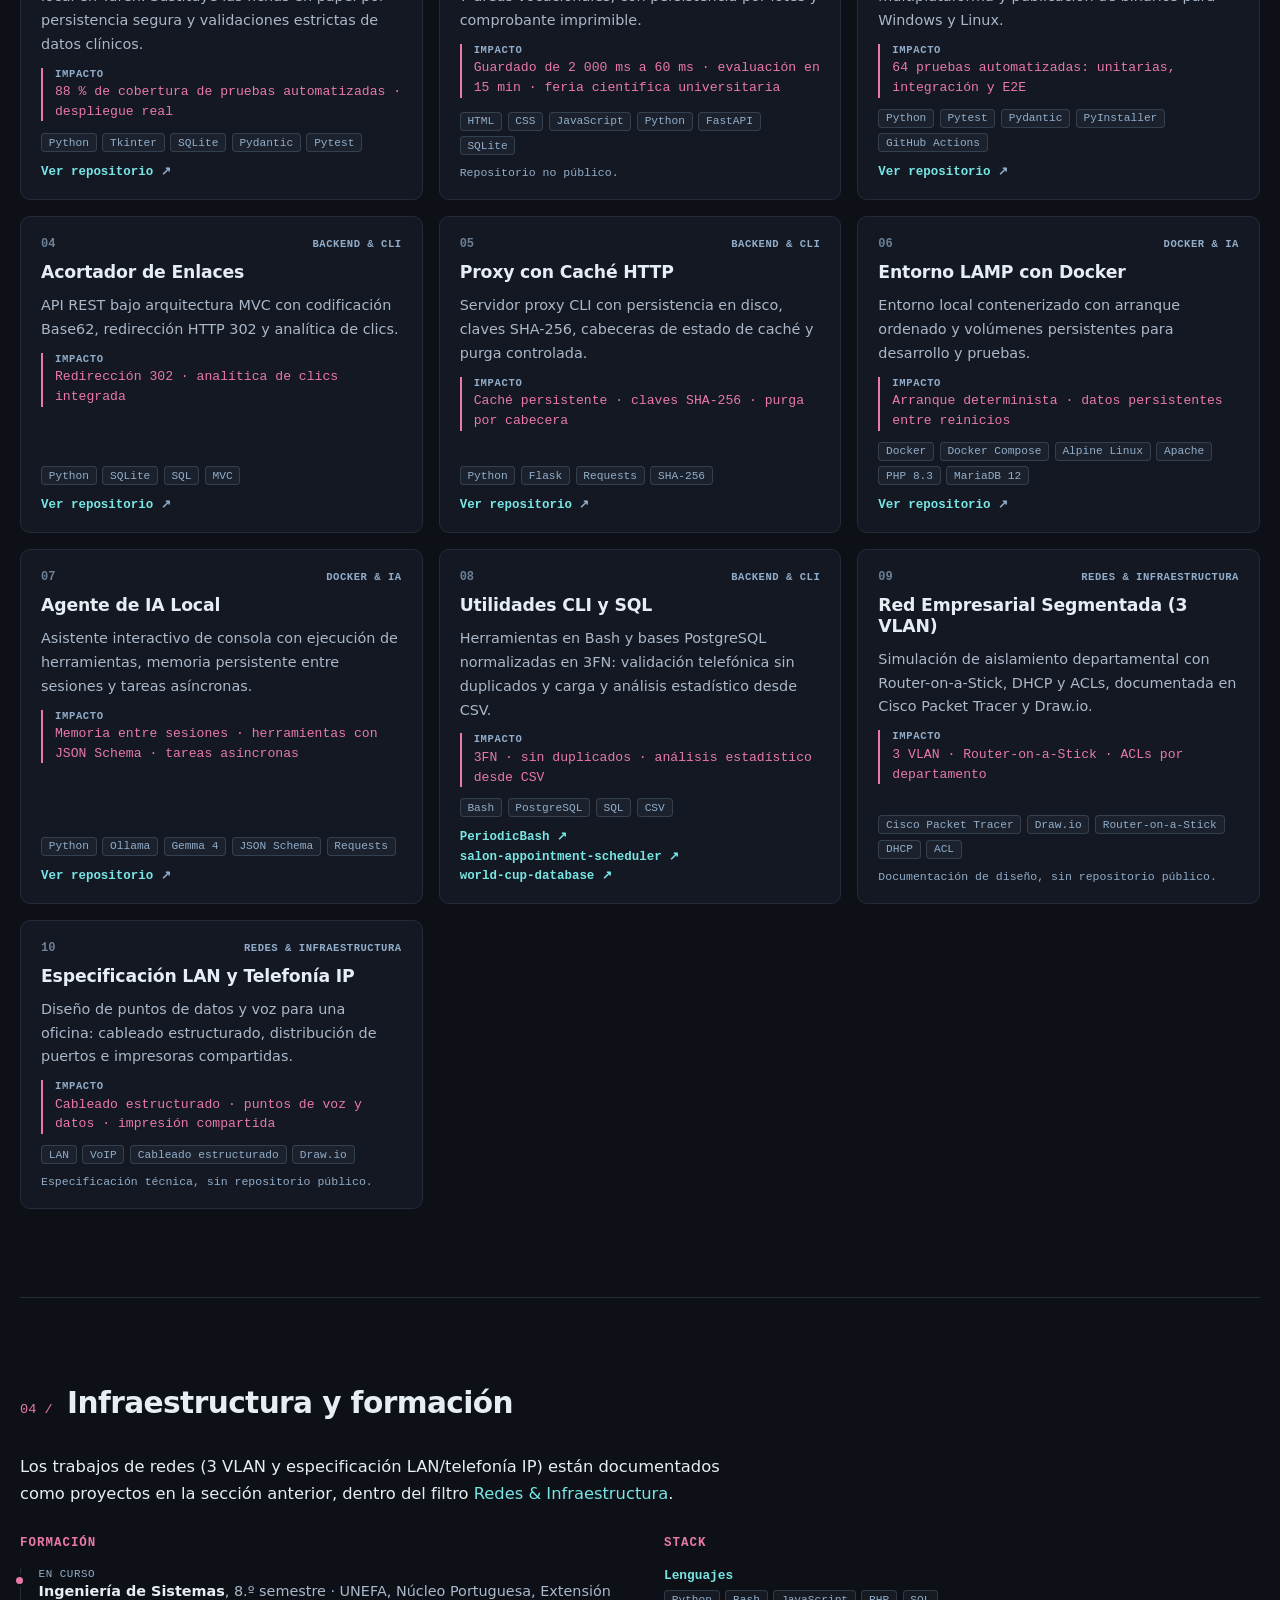
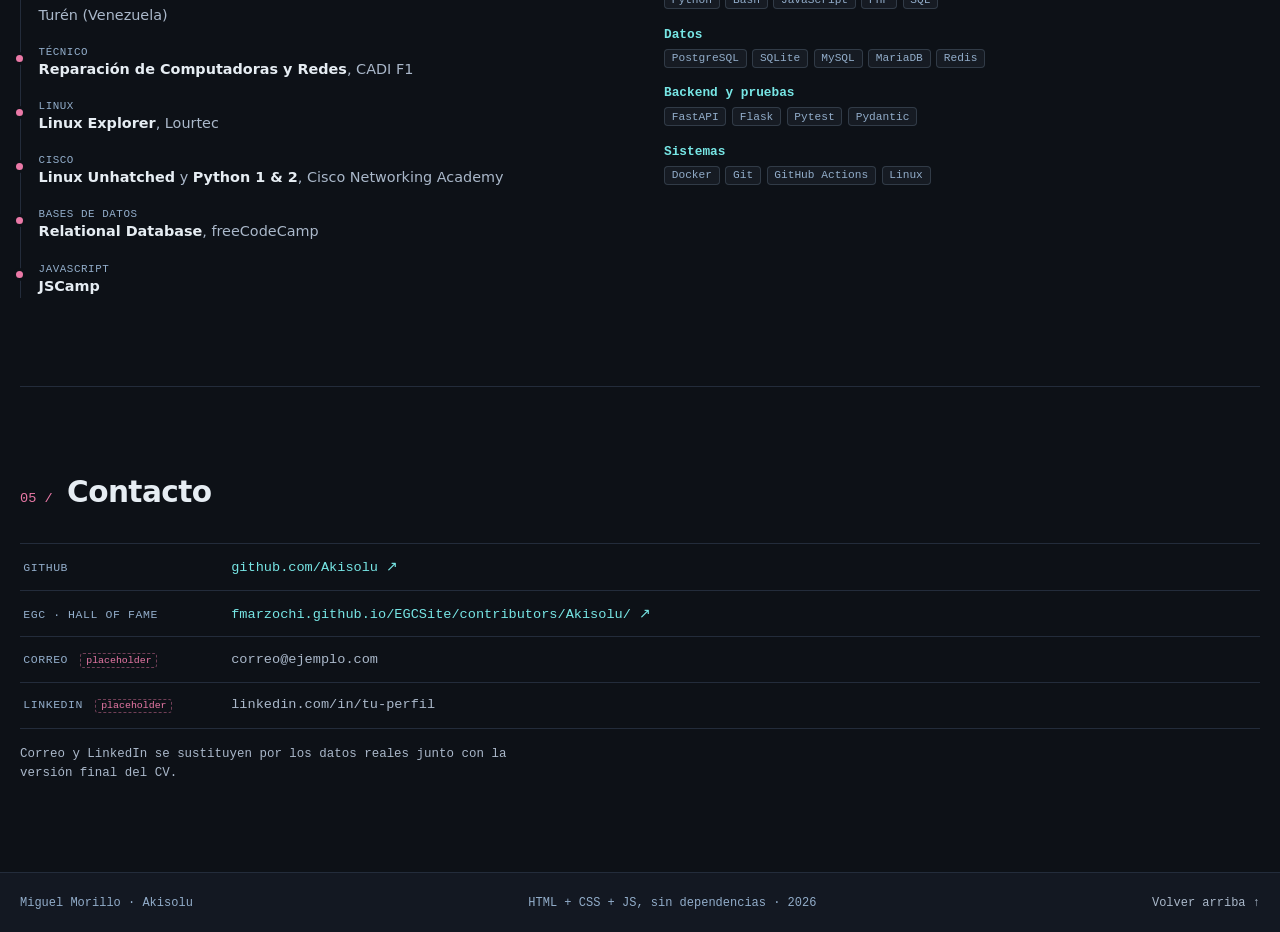
==== commit c851a937: "fix: anclas descriptivas y microcorrecciones SEO" ====
--- a/index.html
+++ b/index.html
@@ -8,11 +8,16 @@
   <meta name="color-scheme" content="dark">
   <meta name="theme-color" content="#0d1117">
   <title>Miguel Morillo: Backend, datos y sistemas | Akisolu</title>
-  <meta name="description" content="Portafolio de Miguel Morillo (Akisolu): backend, bases de datos relacionales, automatización, Linux/Docker y estabilidad multiplataforma. Proyectos, EGC y formación.">
+  <meta name="description" content="Portafolio de Miguel Morillo (Akisolu): backend, bases de datos, Docker, automatización y sistemas. Proyectos y aportes a EGC.">
   <meta name="author" content="Miguel Morillo (Akisolu)">
   <meta name="robots" content="index, follow, max-snippet:-1, max-image-preview:large">
   <link rel="canonical" href="https://akisolu.github.io/portafolio/">
+  <link rel="icon" href="favicon.ico" sizes="any">
+  <link rel="icon" type="image/png" sizes="32x32" href="favicon-32x32.png">
+  <link rel="icon" type="image/png" sizes="16x16" href="favicon-16x16.png">
   <link rel="icon" type="image/svg+xml" href="favicon.svg">
+  <link rel="apple-touch-icon" sizes="180x180" href="apple-touch-icon.png">
+  <link rel="manifest" href="site.webmanifest">
 
   <!-- Open Graph -->
   <meta property="og:type" content="website">
@@ -28,6 +33,7 @@
   <meta property="og:image:alt" content="Miguel Morillo: Backend, datos y sistemas">
 
   <!-- Twitter / X -->
+  <!-- Pendiente del handle real: <meta name="twitter:site" content="@tu_usuario"> -->
   <meta name="twitter:card" content="summary_large_image">
   <meta name="twitter:title" content="Miguel Morillo: Backend, datos y sistemas">
   <meta name="twitter:description" content="Backend, bases de datos relacionales, automatización y sistemas. Proyectos y contribuciones open source de Akisolu.">
@@ -83,7 +89,7 @@
     <section id="inicio" class="section hero" aria-labelledby="hero-title" tabindex="-1">
       <div class="hero-main">
         <p class="eyebrow"><span class="prompt" aria-hidden="true">$</span> whoami</p>
-        <h1 id="hero-title" tabindex="-1">Miguel Morillo<span class="handle">// Akisolu</span></h1>
+        <h1 id="hero-title" tabindex="-1">Miguel Morillo <span class="handle">// Akisolu</span></h1>
         <p class="lead">Backend, bases de datos relacionales y sistemas. Construyo software que resuelve problemas concretos: datos íntegros, validaciones estrictas y despliegues reproducibles en Linux, Docker y Windows.</p>
         <p class="hero-meta">8.º semestre de Ingeniería de Sistemas · UNEFA, Núcleo Portuguesa, Extensión Turén, Venezuela</p>
         <div class="actions">
@@ -182,7 +188,7 @@
             <p class="card-desc">Aplicación de escritorio offline para un hospital local en Turén. Sustituye las fichas en papel por persistencia segura y validaciones estrictas de datos clínicos.</p>
             <p class="impact"><span class="impact-label">Impacto</span><span class="impact-value">88 % de cobertura de pruebas automatizadas · despliegue real</span></p>
             <ul class="stack" role="list"><li>Python</li><li>Tkinter</li><li>SQLite</li><li>Pydantic</li><li>Pytest</li></ul>
-            <a class="repo-link" href="https://github.com/Akisolu/Proyecto-comunitario" target="_blank" rel="noopener noreferrer">Ver repositorio <span aria-hidden="true">↗</span></a>
+            <a class="repo-link" href="https://github.com/Akisolu/Proyecto-comunitario" target="_blank" rel="noopener noreferrer">Ver repositorio<span class="sr-only"> de Sistema de Fichas Médicas</span> <span aria-hidden="true">↗</span></a>
           </article>
 
           <article class="project-card" data-category="backend">
@@ -200,7 +206,7 @@
             <p class="card-desc">Flujo automatizado de pruebas, compilación multiplataforma y publicación de binarios para Windows y Linux.</p>
             <p class="impact"><span class="impact-label">Impacto</span><span class="impact-value">64 pruebas automatizadas: unitarias, integración y E2E</span></p>
             <ul class="stack" role="list"><li>Python</li><li>Pytest</li><li>Pydantic</li><li>PyInstaller</li><li>GitHub Actions</li></ul>
-            <a class="repo-link" href="https://github.com/Akisolu/python-cli-ci-cd-showcase" target="_blank" rel="noopener noreferrer">Ver repositorio <span aria-hidden="true">↗</span></a>
+            <a class="repo-link" href="https://github.com/Akisolu/python-cli-ci-cd-showcase" target="_blank" rel="noopener noreferrer">Ver repositorio<span class="sr-only"> de Pipeline CI/CD para CLI</span> <span aria-hidden="true">↗</span></a>
           </article>
 
           <article class="project-card" data-category="backend">
@@ -209,7 +215,7 @@
             <p class="card-desc">API REST bajo arquitectura MVC con codificación Base62, redirección HTTP 302 y analítica de clics.</p>
             <p class="impact"><span class="impact-label">Impacto</span><span class="impact-value">Redirección 302 · analítica de clics integrada</span></p>
             <ul class="stack" role="list"><li>Python</li><li>SQLite</li><li>SQL</li><li>MVC</li></ul>
-            <a class="repo-link" href="https://github.com/Akisolu/URL-Shortening-Service" target="_blank" rel="noopener noreferrer">Ver repositorio <span aria-hidden="true">↗</span></a>
+            <a class="repo-link" href="https://github.com/Akisolu/URL-Shortening-Service" target="_blank" rel="noopener noreferrer">Ver repositorio<span class="sr-only"> de Acortador de Enlaces</span> <span aria-hidden="true">↗</span></a>
           </article>
 
           <article class="project-card" data-category="backend">
@@ -218,7 +224,7 @@
             <p class="card-desc">Servidor proxy CLI con persistencia en disco, claves SHA-256, cabeceras de estado de caché y purga controlada.</p>
             <p class="impact"><span class="impact-label">Impacto</span><span class="impact-value">Caché persistente · claves SHA-256 · purga por cabecera</span></p>
             <ul class="stack" role="list"><li>Python</li><li>Flask</li><li>Requests</li><li>SHA-256</li></ul>
-            <a class="repo-link" href="https://github.com/Akisolu/proxy-cache" target="_blank" rel="noopener noreferrer">Ver repositorio <span aria-hidden="true">↗</span></a>
+            <a class="repo-link" href="https://github.com/Akisolu/proxy-cache" target="_blank" rel="noopener noreferrer">Ver repositorio<span class="sr-only"> de Proxy con Caché HTTP</span> <span aria-hidden="true">↗</span></a>
           </article>
 
           <article class="project-card" data-category="docker">
@@ -227,7 +233,7 @@
             <p class="card-desc">Entorno local contenerizado con arranque ordenado y volúmenes persistentes para desarrollo y pruebas.</p>
             <p class="impact"><span class="impact-label">Impacto</span><span class="impact-value">Arranque determinista · datos persistentes entre reinicios</span></p>
             <ul class="stack" role="list"><li>Docker</li><li>Docker Compose</li><li>Alpine Linux</li><li>Apache</li><li>PHP 8.3</li><li>MariaDB 12</li></ul>
-            <a class="repo-link" href="https://github.com/Akisolu/lamp-docker" target="_blank" rel="noopener noreferrer">Ver repositorio <span aria-hidden="true">↗</span></a>
+            <a class="repo-link" href="https://github.com/Akisolu/lamp-docker" target="_blank" rel="noopener noreferrer">Ver repositorio<span class="sr-only"> de Entorno LAMP con Docker</span> <span aria-hidden="true">↗</span></a>
           </article>
 
           <article class="project-card" data-category="docker">
@@ -236,7 +242,7 @@
             <p class="card-desc">Asistente interactivo de consola con ejecución de herramientas, memoria persistente entre sesiones y tareas asíncronas.</p>
             <p class="impact"><span class="impact-label">Impacto</span><span class="impact-value">Memoria entre sesiones · herramientas con JSON Schema · tareas asíncronas</span></p>
             <ul class="stack" role="list"><li>Python</li><li>Ollama</li><li>Gemma 4</li><li>JSON Schema</li><li>Requests</li></ul>
-            <a class="repo-link" href="https://github.com/Akisolu/AI-agent-with-gemma4" target="_blank" rel="noopener noreferrer">Ver repositorio <span aria-hidden="true">↗</span></a>
+            <a class="repo-link" href="https://github.com/Akisolu/AI-agent-with-gemma4" target="_blank" rel="noopener noreferrer">Ver repositorio<span class="sr-only"> de Agente de IA Local</span> <span aria-hidden="true">↗</span></a>
           </article>
 
           <article class="project-card" data-category="backend">
--- a/css/styles.css
+++ b/css/styles.css
@@ -16,7 +16,7 @@
   --blue: #92adca;
   --mono: ui-monospace, SFMono-Regular, "SF Mono", Menlo, Consolas, "Liberation Mono", monospace;
   --sans: system-ui, -apple-system, "Segoe UI", Roboto, "Helvetica Neue", Arial, sans-serif;
-  --wrap: 1120px;
+  --wrap: 1280px;
   --radius: 10px;
 }
 
@@ -96,8 +96,7 @@
 .section-head { display: flex; align-items: baseline; gap: .9rem; margin-bottom: 2rem; }
 .section-index { font: 500 .85rem var(--mono); color: var(--pink); }
 .section-head h2 { font-size: clamp(1.4rem, 1rem + 1.5vw, 1.85rem); letter-spacing: -.02em; }
-.section-body { max-width: 74ch; }
-.section-body > p { color: var(--text-muted); }
+.section-body > p { color: var(--text-muted); max-width: 70ch; }
 .section-body > p strong { color: var(--text); }
 .lead-small { font-size: 1.02rem; color: var(--text) !important; }
 
@@ -195,7 +194,7 @@
 
 .projects-grid {
   display: grid; gap: 1rem; margin-top: 1.5rem;
-  grid-template-columns: repeat(auto-fill, minmax(min(100%, 305px), 1fr));
+  grid-template-columns: repeat(auto-fill, minmax(min(100%, 340px), 1fr));
 }
 .project-card {
   display: flex; flex-direction: column;
@@ -305,3 +304,27 @@
   .project-card, .stat, .hero-card { border-color: #ccc; background: #fff; }
   .badges li, .stack li { border-color: #999; background: transparent; }
 }
+
+/* ---------- Página 404 ---------- */
+
+.not-found-main {
+  min-height: 100vh;
+  min-height: 100dvh;
+  display: grid; place-content: center;
+  gap: 1rem; padding-block: 3rem;
+}
+.not-found-main .eyebrow { margin-bottom: 0; }
+.not-found-code {
+  font: 700 clamp(4rem, 12vw, 8rem)/1 var(--mono);
+  letter-spacing: -.05em; color: var(--pink); margin: 0;
+}
+.not-found-main h1 { font-size: clamp(1.4rem, 1rem + 2vw, 2rem); }
+.not-found-copy { color: var(--text-muted); max-width: 48ch; margin: 0; }
+.not-found-terminal {
+  font: .8rem/1.7 var(--mono); color: var(--blue);
+  background: var(--surface); border: 1px solid var(--border);
+  border-radius: var(--radius); padding: 1rem 1.2rem;
+  margin: .5rem 0 0; max-width: 100%; overflow-x: auto;
+}
+.not-found-terminal .err { color: var(--pink); }
+.not-found-main .actions { margin: .5rem 0 0; }
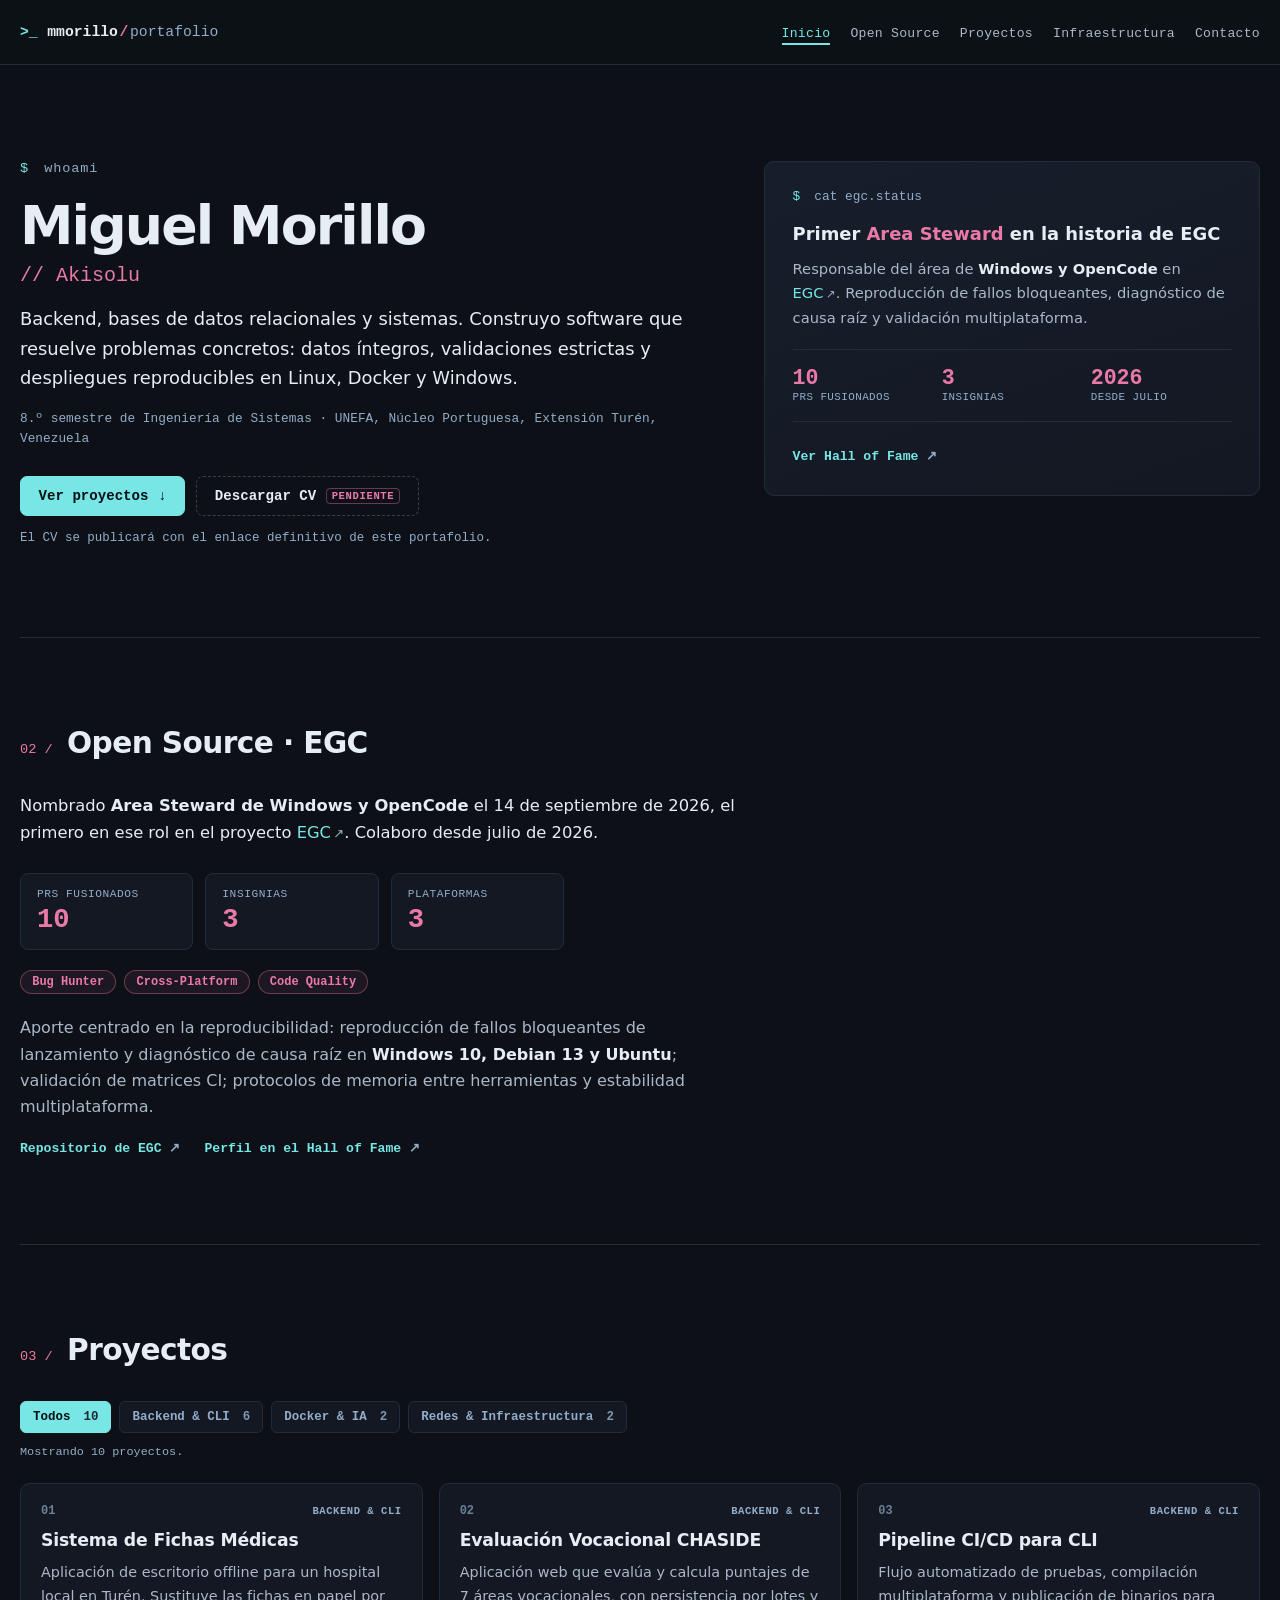
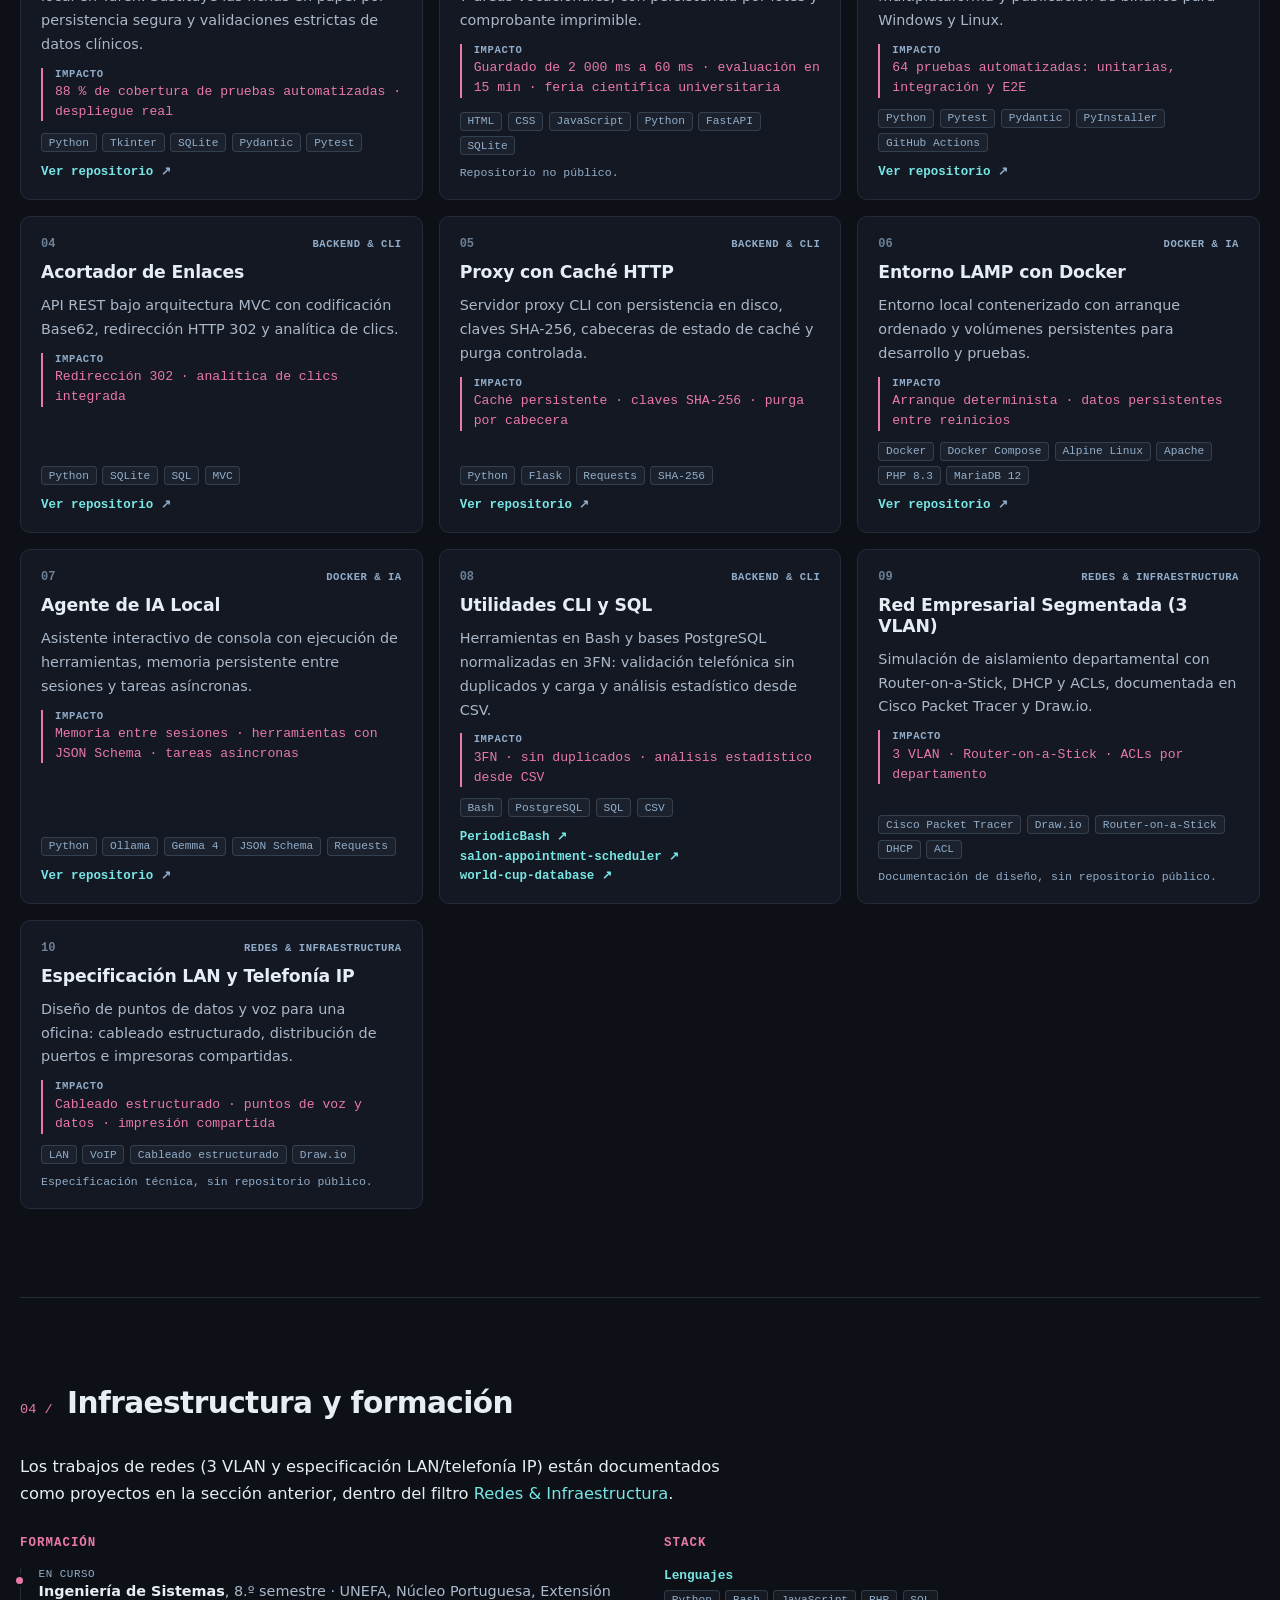
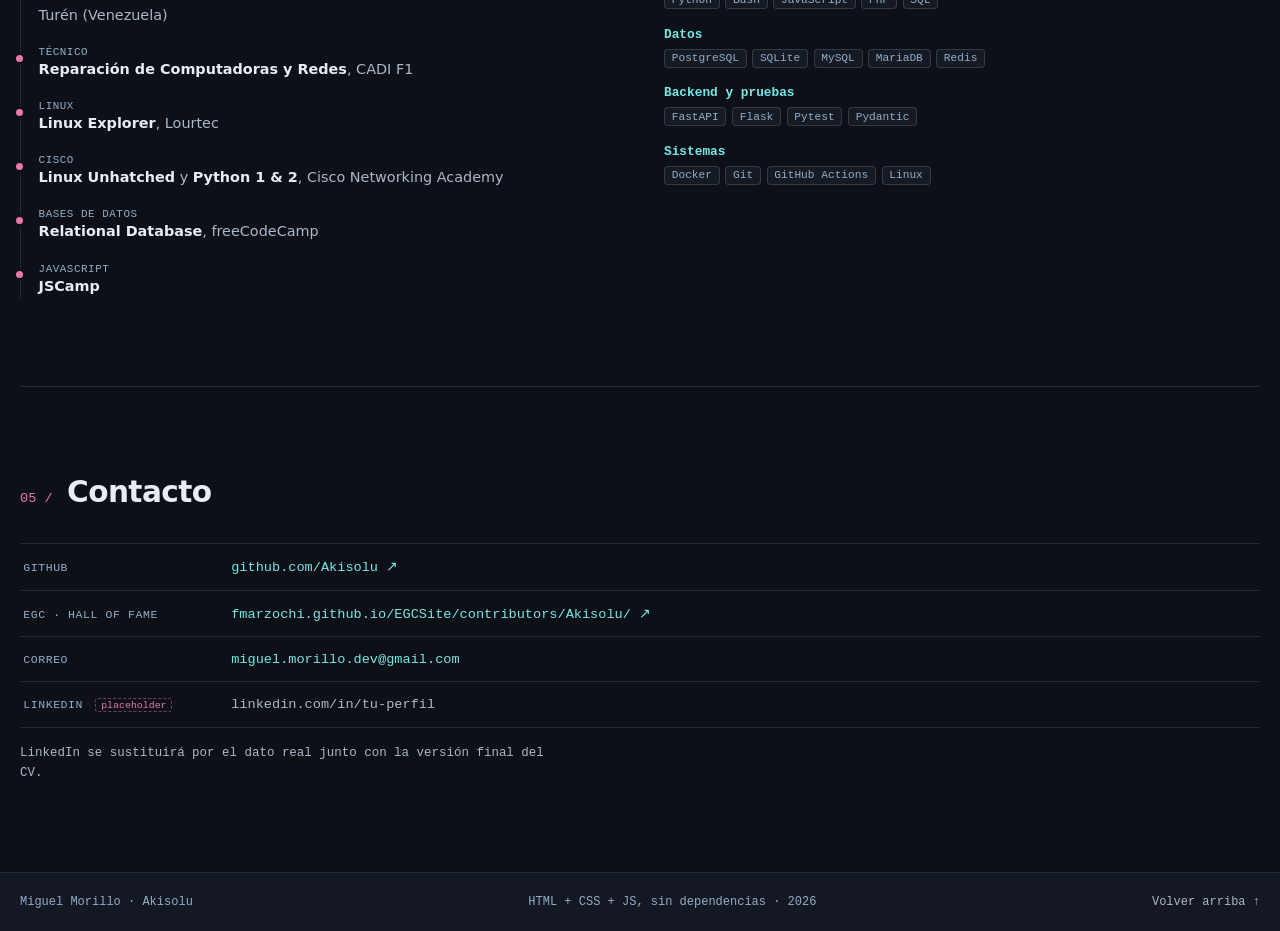
==== commit 04f1bf7d: "feat: conectar correo real en contacto y structured data" ====
--- a/index.html
+++ b/index.html
@@ -48,6 +48,7 @@
     "name": "Miguel Morillo",
     "alternateName": "Akisolu",
     "url": "https://akisolu.github.io/portafolio/",
+    "email": "miguel.morillo.dev@gmail.com",
     "jobTitle": "Desarrollador backend y de sistemas",
     "description": "Estudiante de Ingeniería de Sistemas enfocado en backend, bases de datos relacionales, automatización, Linux/Docker y estabilidad multiplataforma.",
     "sameAs": [
@@ -97,7 +98,7 @@
           <!-- CV pendiente: sustituir href="#" por "assets/cv-miguel-morillo.pdf" cuando exista la versión final. -->
           <a class="btn btn-ghost btn-placeholder" href="#" data-placeholder aria-disabled="true" aria-describedby="cv-notice">Descargar CV <span class="btn-hint">pendiente</span></a>
         </div>
-        <p id="cv-notice" class="notice">El CV se publicará con el correo y el enlace definitivos de este portafolio.</p>
+        <p id="cv-notice" class="notice">El CV se publicará con el enlace definitivo de este portafolio.</p>
       </div>
 
       <aside class="hero-card" aria-label="Resumen de la actividad en EGC">
@@ -362,9 +363,9 @@
               <span class="contact-kind">EGC · Hall of Fame</span>
               <a href="https://fmarzochi.github.io/EGCSite/contributors/Akisolu/" target="_blank" rel="noopener noreferrer">fmarzochi.github.io/EGCSite/contributors/Akisolu/ <span aria-hidden="true">↗</span></a>
             </li>
-            <li class="is-placeholder" data-placeholder>
-              <span class="contact-kind">Correo <span class="placeholder-tag">placeholder</span></span>
-              <code>correo@ejemplo.com</code>
+            <li>
+              <span class="contact-kind">Correo</span>
+              <a href="mailto:miguel.morillo.dev@gmail.com">miguel.morillo.dev@gmail.com</a>
             </li>
             <li class="is-placeholder" data-placeholder>
               <span class="contact-kind">LinkedIn <span class="placeholder-tag">placeholder</span></span>
@@ -372,7 +373,7 @@
             </li>
           </ul>
         </address>
-        <p class="notice">Correo y LinkedIn se sustituyen por los datos reales junto con la versión final del CV.</p>
+        <p class="notice">LinkedIn se sustituirá por el dato real junto con la versión final del CV.</p>
       </div>
     </section>
 
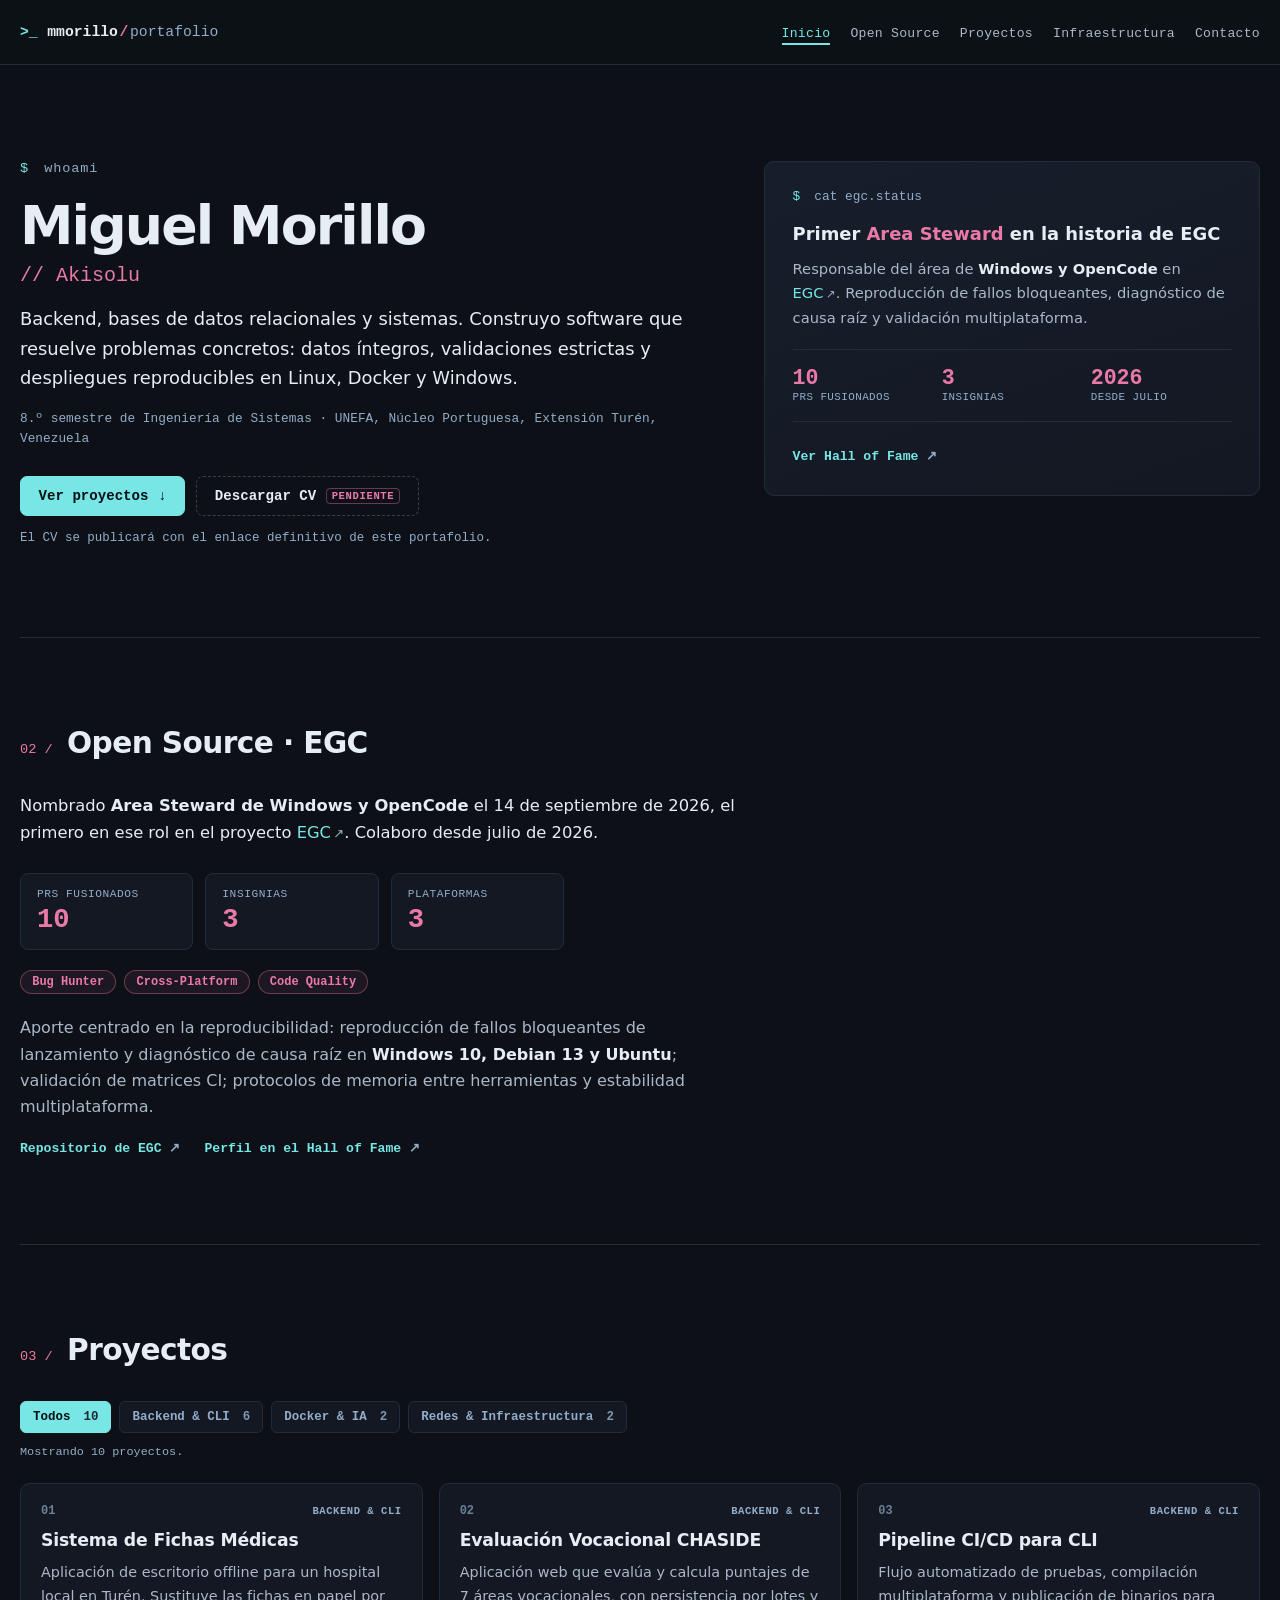
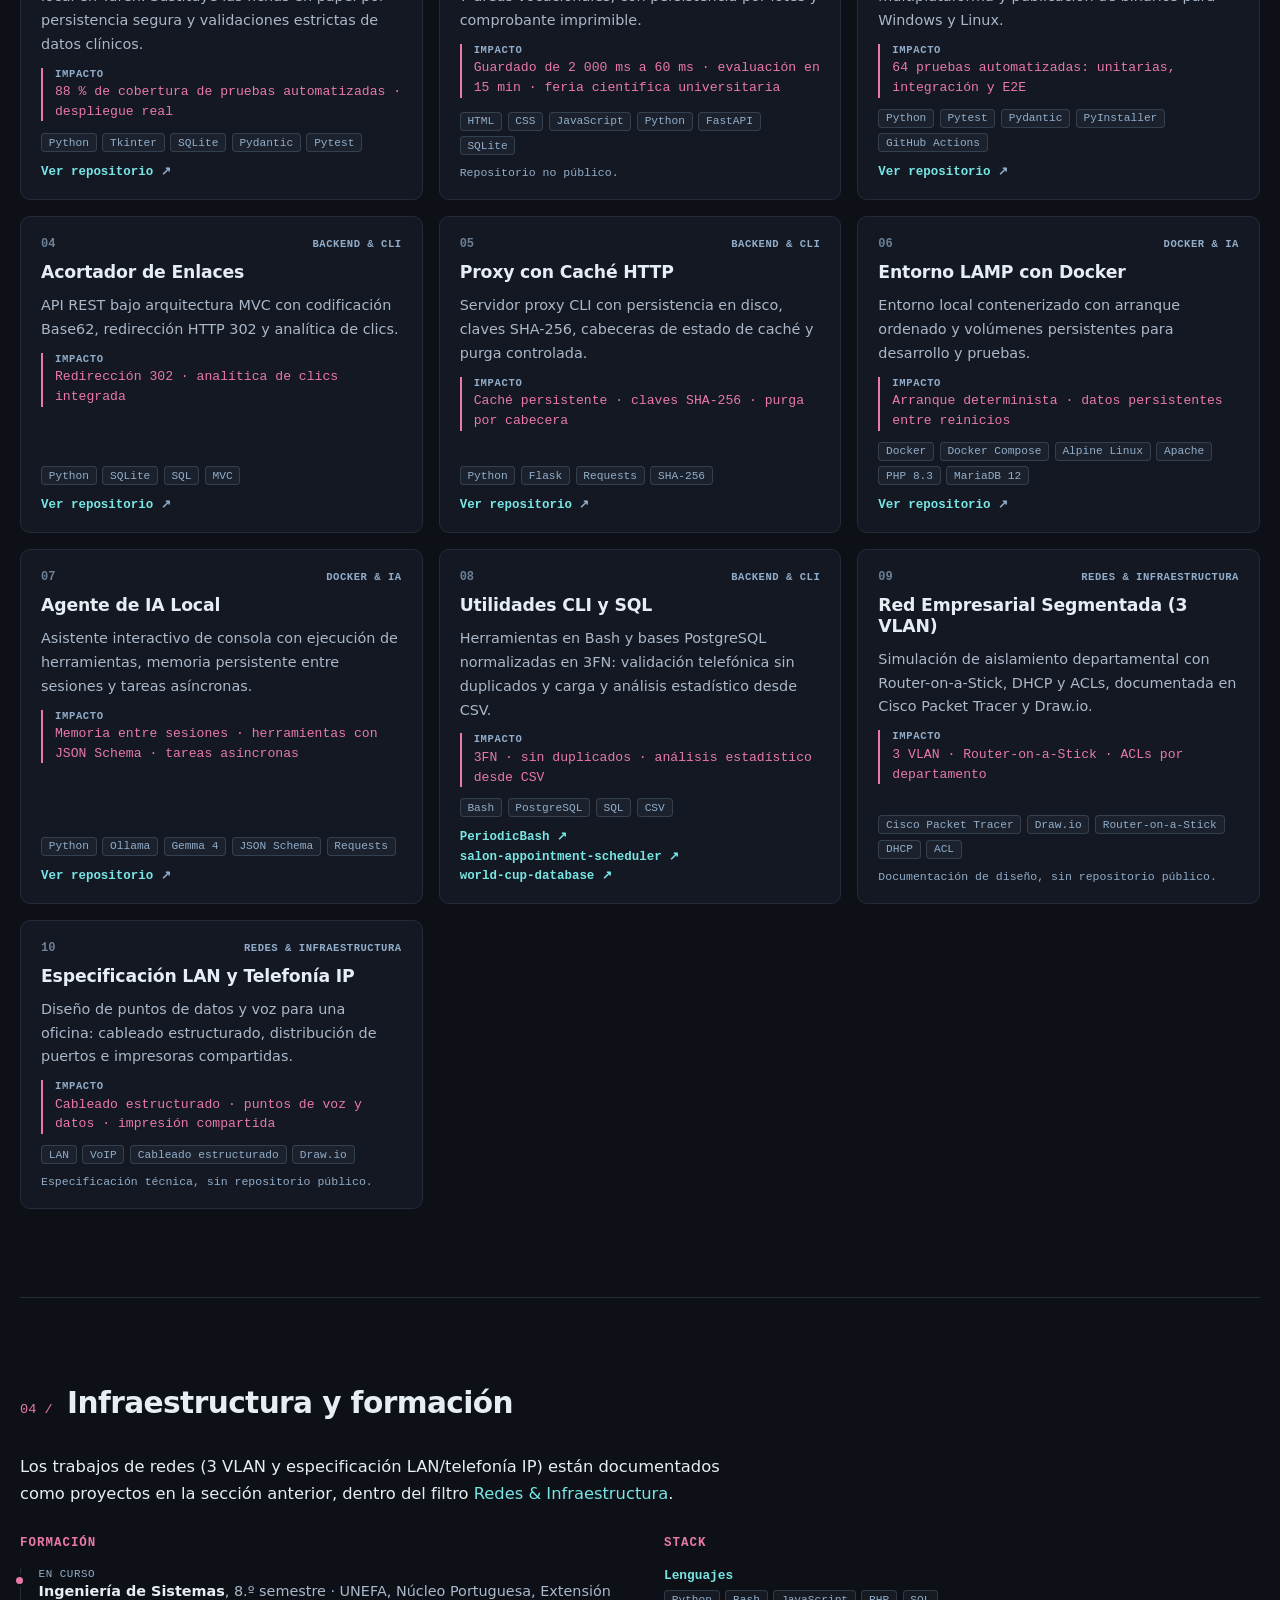
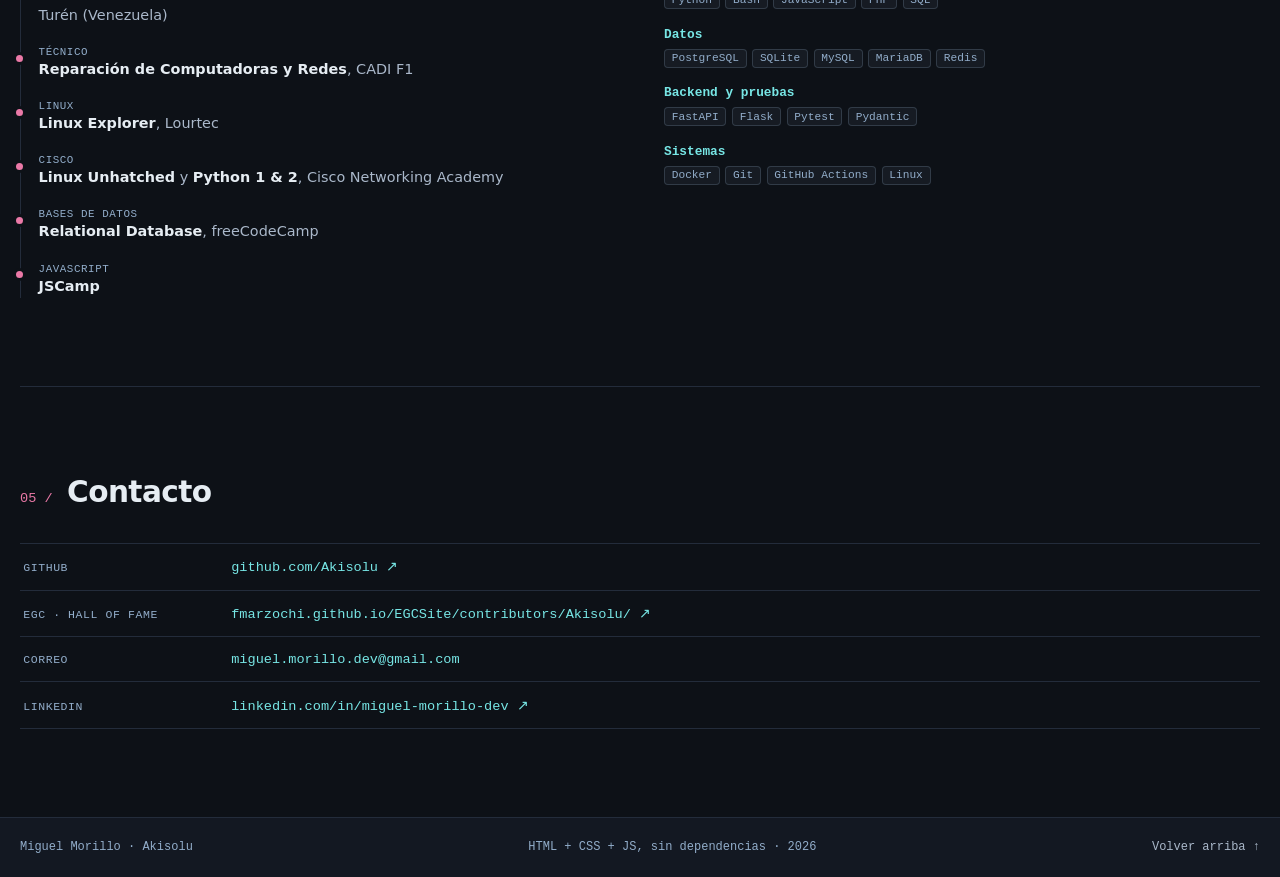
==== commit cc2b38cd: "feat: conectar LinkedIn real y anadirlo a sameAs" ====
--- a/index.html
+++ b/index.html
@@ -53,6 +53,7 @@
     "description": "Estudiante de Ingeniería de Sistemas enfocado en backend, bases de datos relacionales, automatización, Linux/Docker y estabilidad multiplataforma.",
     "sameAs": [
       "https://github.com/Akisolu",
+      "https://www.linkedin.com/in/miguel-morillo-dev/",
       "https://github.com/Fmarzochi/EGC",
       "https://fmarzochi.github.io/EGCSite/contributors/Akisolu/"
     ],
@@ -367,13 +368,12 @@
               <span class="contact-kind">Correo</span>
               <a href="mailto:miguel.morillo.dev@gmail.com">miguel.morillo.dev@gmail.com</a>
             </li>
-            <li class="is-placeholder" data-placeholder>
-              <span class="contact-kind">LinkedIn <span class="placeholder-tag">placeholder</span></span>
-              <code>linkedin.com/in/tu-perfil</code>
+            <li>
+              <span class="contact-kind">LinkedIn</span>
+              <a href="https://www.linkedin.com/in/miguel-morillo-dev/" target="_blank" rel="noopener noreferrer">linkedin.com/in/miguel-morillo-dev <span aria-hidden="true">↗</span></a>
             </li>
           </ul>
         </address>
-        <p class="notice">LinkedIn se sustituirá por el dato real junto con la versión final del CV.</p>
       </div>
     </section>
 
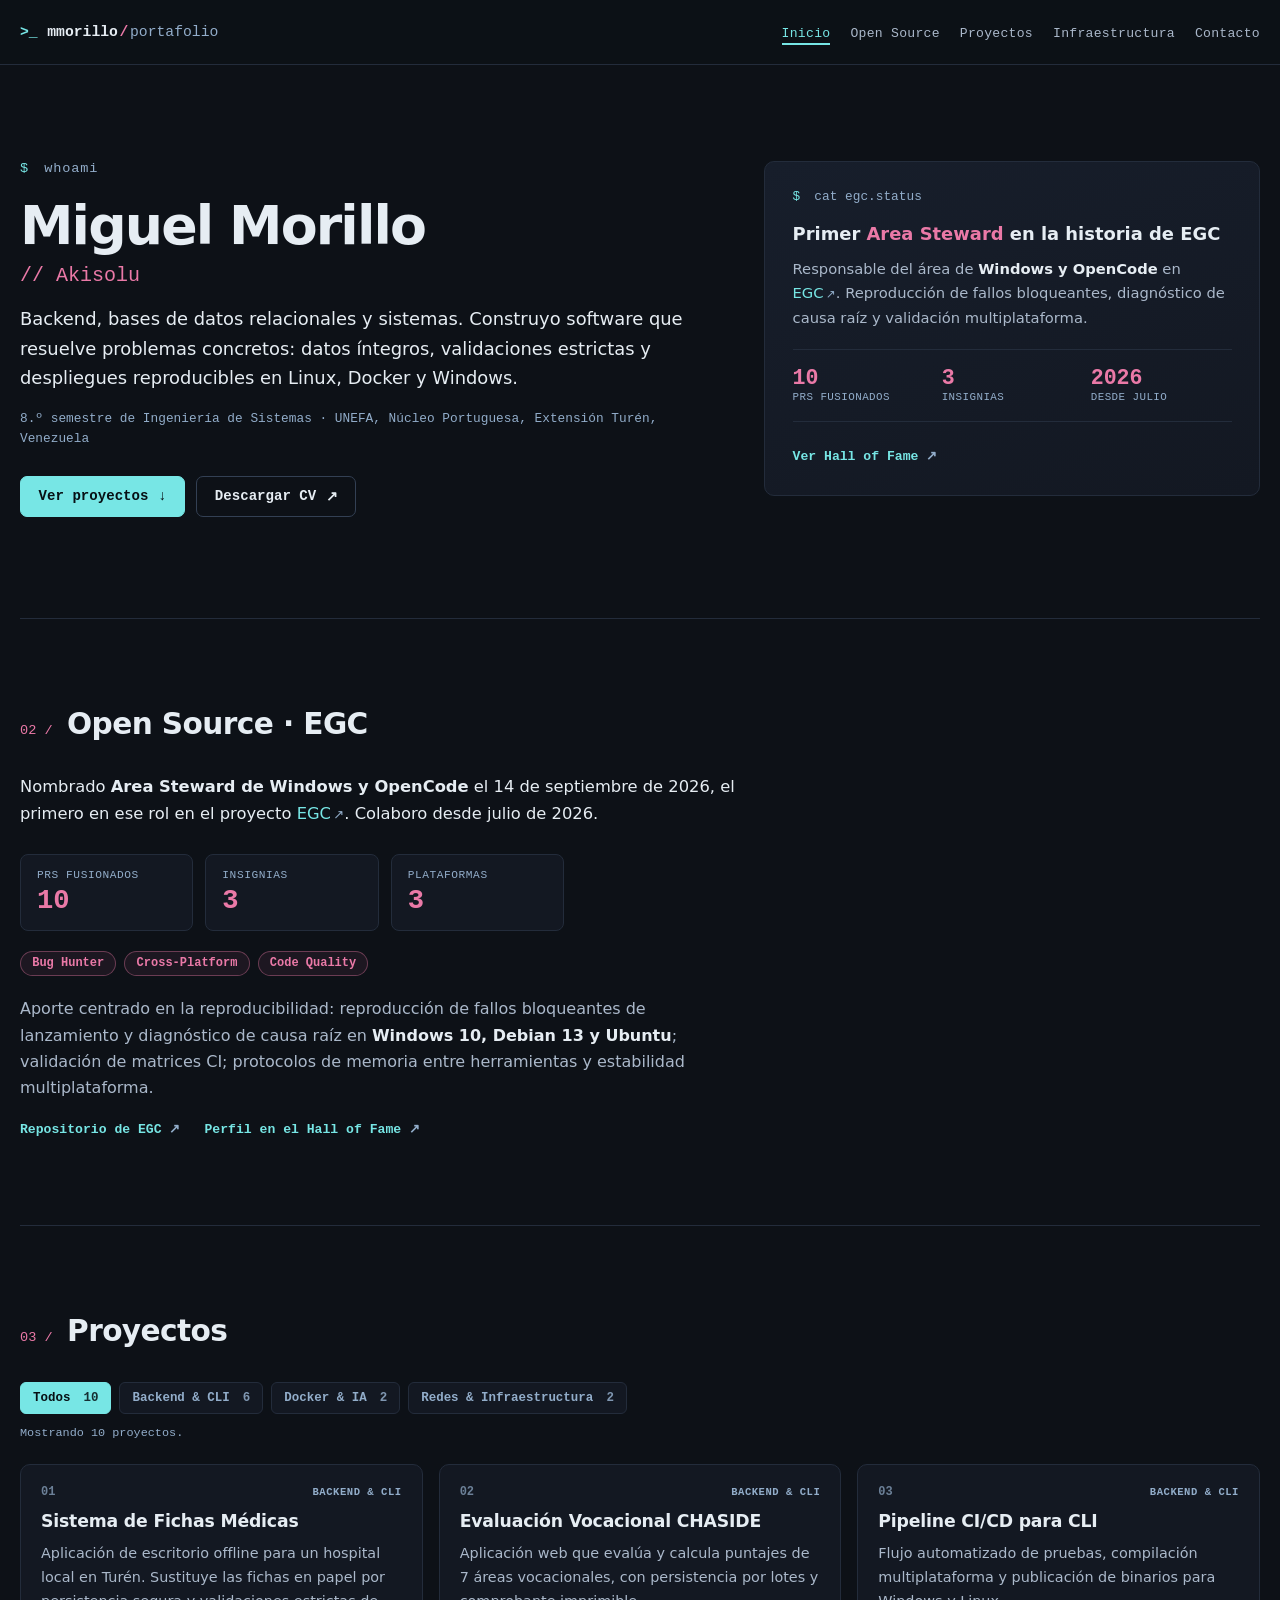
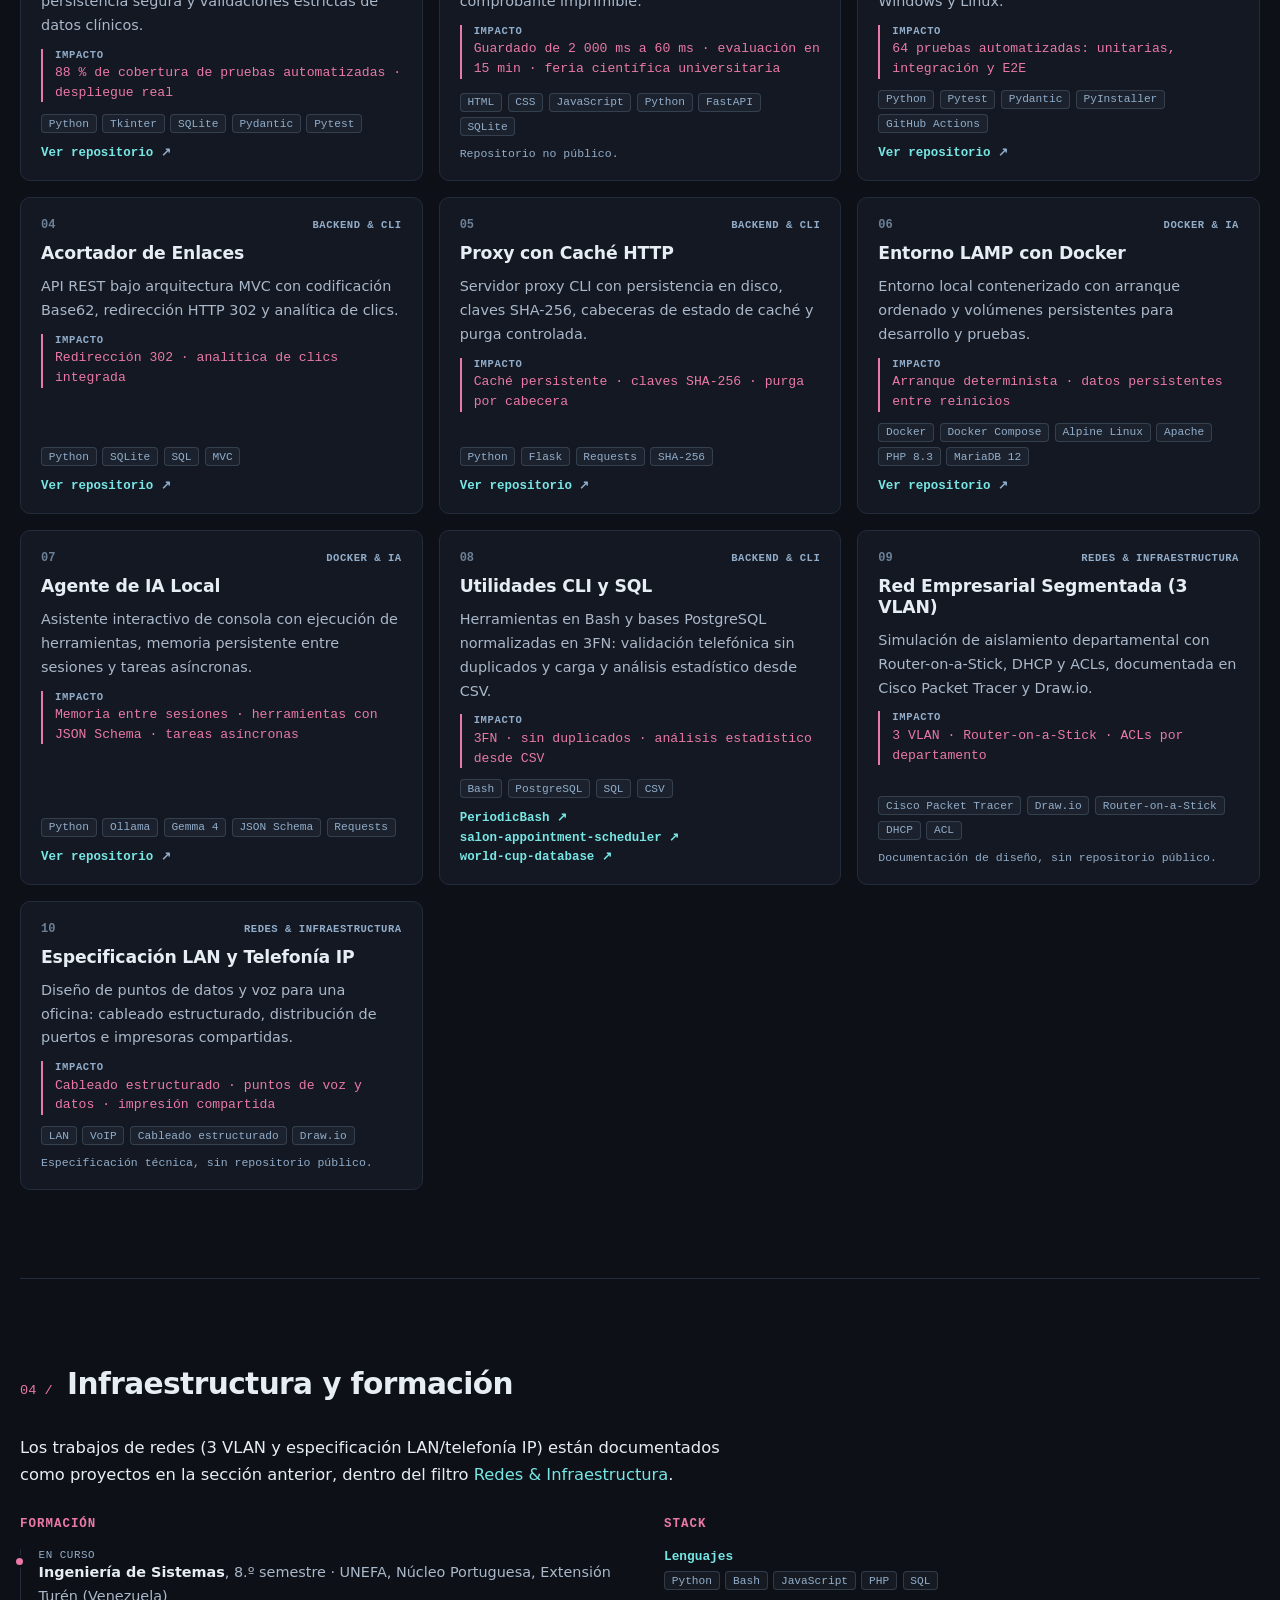
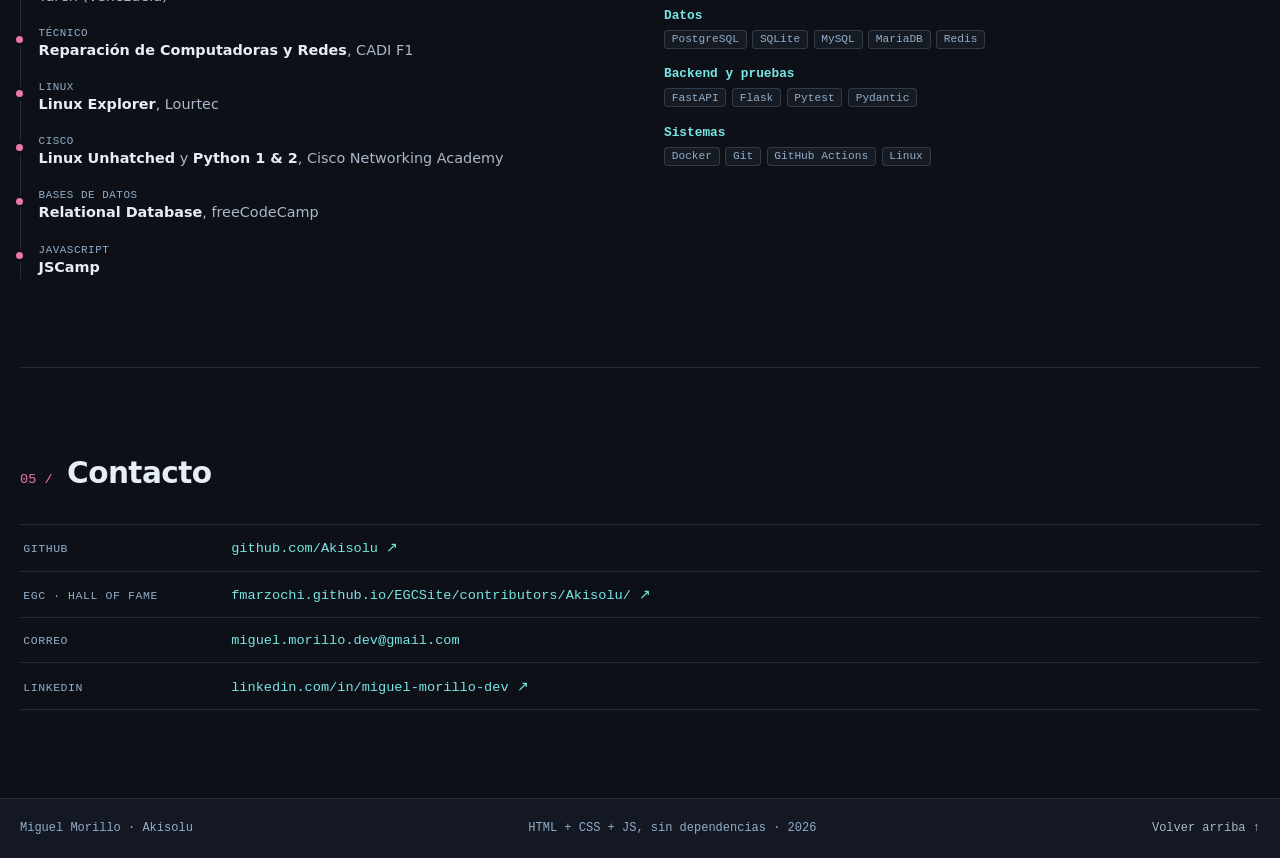
==== commit 1a2b15d6: "refactor: consolidar assets y conectar CV final" ====
--- a/index.html
+++ b/index.html
@@ -12,11 +12,11 @@
   <meta name="author" content="Miguel Morillo (Akisolu)">
   <meta name="robots" content="index, follow, max-snippet:-1, max-image-preview:large">
   <link rel="canonical" href="https://akisolu.github.io/portafolio/">
-  <link rel="icon" href="favicon.ico" sizes="any">
-  <link rel="icon" type="image/png" sizes="32x32" href="favicon-32x32.png">
-  <link rel="icon" type="image/png" sizes="16x16" href="favicon-16x16.png">
-  <link rel="icon" type="image/svg+xml" href="favicon.svg">
-  <link rel="apple-touch-icon" sizes="180x180" href="apple-touch-icon.png">
+  <link rel="icon" href="assets/favicon.ico" sizes="any">
+  <link rel="icon" type="image/png" sizes="32x32" href="assets/favicon-32x32.png">
+  <link rel="icon" type="image/png" sizes="16x16" href="assets/favicon-16x16.png">
+  <link rel="icon" type="image/svg+xml" href="assets/favicon.svg">
+  <link rel="apple-touch-icon" sizes="180x180" href="assets/apple-touch-icon.png">
   <link rel="manifest" href="site.webmanifest">
 
   <!-- Open Graph -->
@@ -96,10 +96,8 @@
         <p class="hero-meta">8.º semestre de Ingeniería de Sistemas · UNEFA, Núcleo Portuguesa, Extensión Turén, Venezuela</p>
         <div class="actions">
           <a class="btn btn-primary" href="#proyectos">Ver proyectos <span aria-hidden="true">↓</span></a>
-          <!-- CV pendiente: sustituir href="#" por "assets/cv-miguel-morillo.pdf" cuando exista la versión final. -->
-          <a class="btn btn-ghost btn-placeholder" href="#" data-placeholder aria-disabled="true" aria-describedby="cv-notice">Descargar CV <span class="btn-hint">pendiente</span></a>
-        </div>
-        <p id="cv-notice" class="notice">El CV se publicará con el enlace definitivo de este portafolio.</p>
+          <a class="btn btn-ghost" href="assets/cv-miguel-morillo.pdf" target="_blank" rel="noopener noreferrer">Descargar CV <span aria-hidden="true">↗</span></a>
+        </div>
       </div>
 
       <aside class="hero-card" aria-label="Resumen de la actividad en EGC">
--- a/css/styles.css
+++ b/css/styles.css
@@ -128,13 +128,7 @@
 .btn-primary:hover { background: #9af1f0; border-color: #9af1f0; }
 .btn-ghost { border-color: var(--border-strong); color: var(--text); background: transparent; }
 .btn-ghost:hover { border-color: var(--blue); color: var(--cyan); }
-.btn-placeholder { border-style: dashed; }
-.btn-hint {
-  font-size: .66rem; text-transform: uppercase; letter-spacing: .06em;
-  color: var(--pink); border: 1px solid rgba(234, 121, 167, .4);
-  border-radius: 4px; padding: .05rem .3rem;
-}
-.notice { font: .78rem/1.6 var(--mono); color: var(--blue); margin: 0; }
+
 
 .hero-card {
   background: linear-gradient(160deg, var(--surface-2), var(--surface));
@@ -256,15 +250,8 @@
   align-items: baseline; padding: .9rem .2rem; border-bottom: 1px solid var(--border);
   font-size: .92rem; overflow-wrap: anywhere;
 }
-.contact-list a, .contact-list code { font: .85rem var(--mono); }
+.contact-list a { font: .85rem var(--mono); }
 .contact-kind { font: .72rem var(--mono); color: var(--blue); text-transform: uppercase; letter-spacing: .05em; }
-.contact-list .is-placeholder code { color: var(--text-muted); }
-.placeholder-tag {
-  display: inline-block; margin-left: .3rem; padding: .05rem .3rem;
-  font: .62rem var(--mono); color: var(--pink); text-transform: lowercase;
-  border: 1px dashed rgba(234, 121, 167, .45); border-radius: 3px; letter-spacing: 0;
-}
-.section-body > .notice { margin-top: 1rem; }
 
 /* ---------- Footer ---------- */
 
